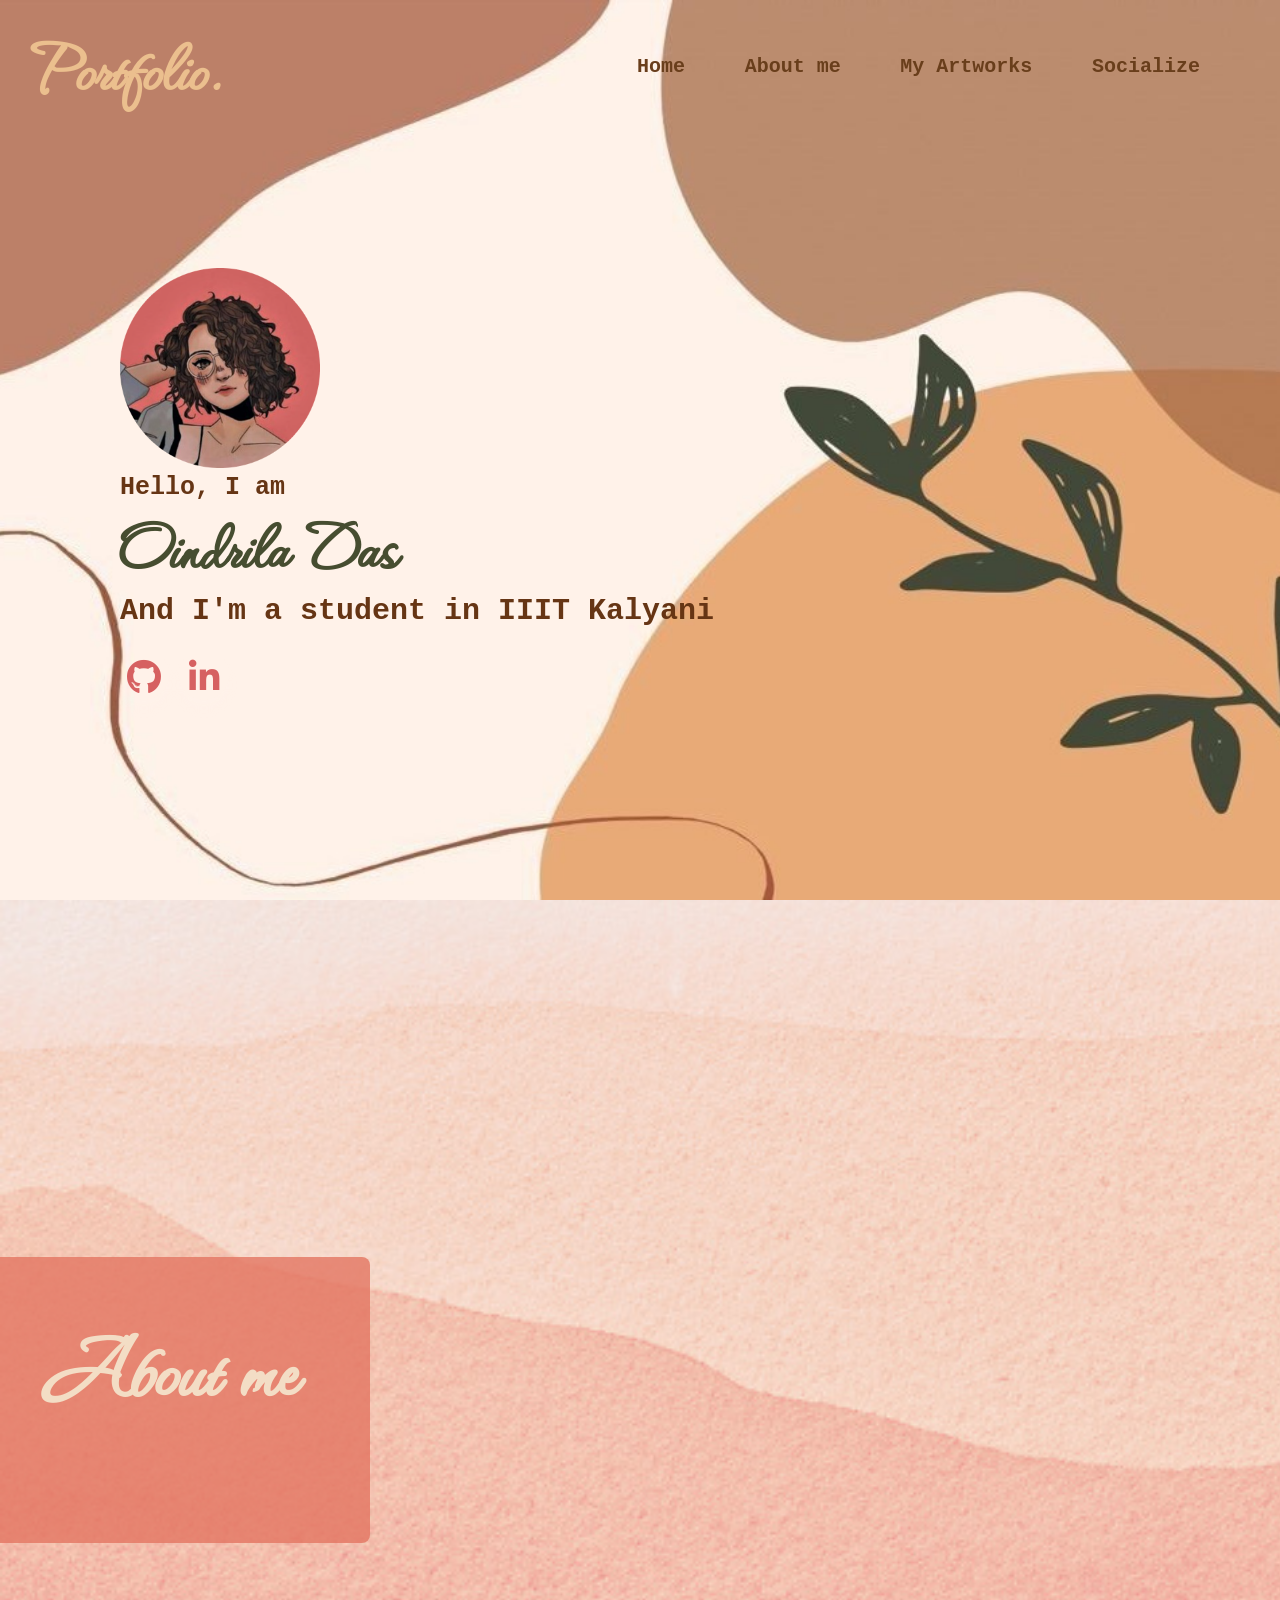
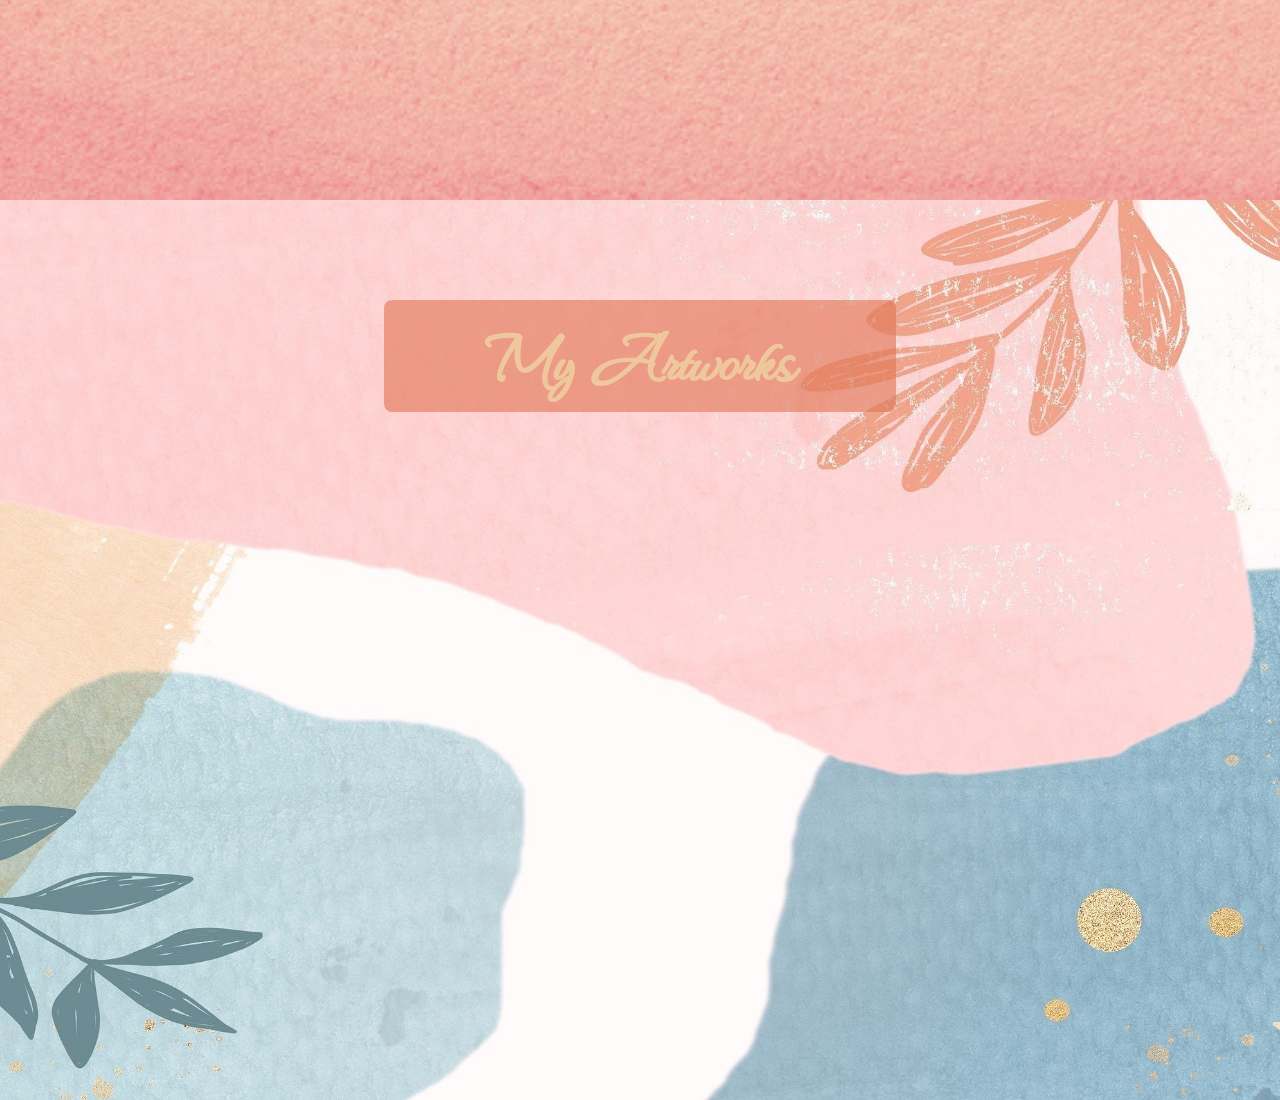
==== index.html @ a6b701a7 "Update index.html" ====
<!DOCTYPE html>
<html lang="en">
<head>
    <meta charset="UTF-8">
    <meta http-equiv="X-UA-Compatible" content="IE=edge">
    <meta name="viewport" content="width=device-width, initial-scale=1.0">
    
    <link rel="stylesheet" href="styles.css">

    <link rel="preconnect" href="https://fonts.googleapis.com">
    <link rel="preconnect" href="https://fonts.gstatic.com" crossorigin>
    <link href="https://fonts.googleapis.com/css2?family=Cutive+Mono&family=MonteCarlo&family=Waterfall&display=swap" rel="stylesheet">
    
    <link rel="preconnect" href="https://fonts.googleapis.com">
    <link rel="preconnect" href="https://fonts.gstatic.com" crossorigin>
    <link href="https://fonts.googleapis.com/css2?family=Cutive+Mono&family=Kalam&family=MonteCarlo&family=Tangerine:wght@700&family=The+Nautigal&family=Waterfall&display=swap" rel="stylesheet">
       
    <link rel="preconnect" href="https://fonts.googleapis.com">
    <link rel="preconnect" href="https://fonts.gstatic.com" crossorigin>
    <link href="https://fonts.googleapis.com/css2?family=Cutive+Mono&family=Kalam&family=MonteCarlo&family=Pinyon+Script&family=Tangerine:wght@700&family=The+Nautigal&family=Waterfall&display=swap" rel="stylesheet">

    <link rel="stylesheet" href="https://cdnjs.cloudflare.com/ajax/libs/font-awesome/5.15.3/css/all.min.css"/>

<title>Oindrila Das</title>
</head>
<body>
    <nav class="navbar">
        <div class="max-width">
            <div class="logo"><a href="#">Portfolio.</a></div>
             <ul class="menu">
                 <li><a href="#home">Home</a></li>
                 <li><a href="#about">About me</a></li>
                 <li><a href="#artwork">My Artworks</a></li>
                 <li><a href="#">Socialize</a></li>
             </ul>    
        </div>
    </nav>

    <!-- home section start -->
    <section class="home" id="home">
        <div class="max-width">
            <div class="home-content">
                <img src="images/dp-modified.png" style="width: 200px;">
                <div class="text-1">Hello, I am</div>
                <div class="text-2">Oindrila Das</div>
                <div class="text-3">And I'm a student in IIIT Kalyani</div>
            </div>
        </div>
        <div class="wrapper">
            <div class="button">
            <div class="icon">
              <i class="fab fa-github"></i>
            </div>
            <span>Github</span>
            </div>
            <div class="button">
                <div class="icon">
                  <i class="fab fa-linkedin-in"></i>
                </div>
                <span>LinkedIn</span>
                </div>
        </div>
    </section>

    <!-- about section start -->
    <section class="about" id="about">
        <div class="max-width">
            <div class="container">
                <div class="left"></div>
                <div class="right">
                    <div class="about-content">
                        <h1>About me</h1>
                        <p></p>
                    </div>
                
                </div>
               
            </div>

            </div>
        </div>
    </section>

    <!--artworks section start-->
    <section class="artwork" id="artwork">
        
        <div class="max-width">
            <h1>My Artworks</h1> 
        </div>
    </section>
</body>
</html>
---- styles.css ----
*{
    margin: 0;
    padding: 0;
    box-sizing: border-box;
    text-decoration: none;
}

.max-width{
    max-width: 1300px;
    padding: 0 80px;
    margin: auto;
}

/* navbar stying */
.navbar{
    position: fixed;
    width: 100%;
    padding: 20px 0;
   /* background-color: rgb(122, 74, 55); */
    font-family: 'Courier New', Courier, monospace;
}

.navbar .max-width{
    display: flex;
    align-items: center;
    justify-content: space-between;
}

.navbar .logo a{
    color: rgb(235, 191, 142);
    font-size: 80px;
    font-weight: 900;
    margin-left: -50px;
    font-family: 'Cutive Mono', monospace;
    font-family: 'MonteCarlo', cursive;
    font-family: 'Waterfall', cursive;
}

.navbar .menu li{
    list-style: none;
    display: inline-block;
}

.navbar .menu li a{
    color: rgb(105, 62, 27);
    font-size: 20px;
    font-weight: 700;
    margin-left: 50px;
    margin-right: auto;
    transition: color 0.3s ease;
}

.navbar .menu li a:hover{
    color: rgb(231, 184, 190);
}

/* home section styling  */
.home{
    display: flex;
    background: url(images/background.jpg) no-repeat center;
    height: 100vh;
    background-size: cover;
    color: rgb(102, 53, 20);
    min-height: 500px;
    font-family: 'Courier New', Courier, monospace;
}

.home .max-width{
    margin: auto 0 auto 40px;
}

.home .home-content .text-1{
    font-size: 25px;
    font-weight: bold;
}

.home .home-content .text-2{
    font-size: 75px;
    font-weight: 700;
    margin-left: -3px;
    font-family: 'Cutive Mono', monospace;
    font-family: 'Kalam', cursive;
    font-family: 'MonteCarlo', cursive;
    font-family: 'Tangerine', cursive;
    font-family: 'The Nautigal', cursive;
    font-family: 'Waterfall', cursive;
    color: rgb(70, 77, 48);
}    

.home .home-content .text-3{
    font-size: 30px;
    font-weight: bold;
    margin: 5px 0px;
}
.home .wrapper{
    margin-left: -680px;
}
.home .wrapper .button{
    display: inline-block;
    height: 50px;
    width: 50px;
    float: left;
    padding: 0;
    margin: 650px 5px;
    overflow: hidden;
    background: rgb(214, 97, 97),;
    border-radius: 40px;
    cursor: pointer;
    box-shadow: 0px 10px 10px rgba(255, 249, 249, 0.1);
    transition: all 0.3s ease-out;
  }
.home .wrapper .button:hover{
    width: 200px;
  }
.home .wrapper .button .icon{
    display: inline-block;
    height: 50px;
    width: 50px;
    padding-left: -50px ;
    text-align: center;
    border-radius: 40px;
    box-sizing: border-box;
    line-height: 55px;
    transition: all 0.3s ease-out;
    color: rgb(214, 97, 97);
  }
.home .wrapper .button:nth-child(1):hover .icon{
    background: rgb(102, 53, 20);
  }
.home .wrapper .button:nth-child(2):hover .icon{
    background: rgb(102, 53, 20);
  }  

  .wrapper .button .icon i{
    font-size: 35px;
    line-height: 53px;
    transition: all 0.3s ease-out;
  }
.home .wrapper .button:hover .icon i{
    color: rgb(214, 97, 97);
  }
.home .wrapper .button span{
    font-size: 20px;
    font-weight: 700;
    line-height: 33px;
    margin-left: 10px;
    transition: all 0.3s ease-out;
  }
.home .wrapper .button:nth-child(1) span{
    color: rgb(102, 53, 20);
  }
.home .wrapper .button:nth-child(2) span{
    color: rgb(102, 53, 20);
  }  

/* about section stying */
.about{
    display: flex;
    height: 100vh;
    background: url(./images/bg1.jpg) no-repeat;
    background-size: cover;
    min-height: 600px;
    background-position: cover;
}

.about .max-width{
    margin: auto 0 auto 40px;
    justify-content: center;  
}

.about .container{
    width: 100%;
    max-width: 1000px;
    margin: 0 auto;
    display: flex;
    align-items: center;
    justify-content: center;
}

.about .container .left{
    width: 50%;
    height: 600px;
    background: url(./images/about.jpg) no-repeat center / cover;
    border-radius:  8px;
    margin-left: -50px;
    margin-top: 100px;
    float: right;
}

.about .container .right{
    width: 50%;
    min-width: 400px;
    background-color: rgb(228, 118, 98, 0.8);
    display: flex;
    align-items: center;
    justify-content: center;
    padding: 100px 40px;
    border-radius: 8px;
    color: rgb(243, 221, 197);
    margin-left: -100px;
    margin-top: 100px;
}

.about .container .right h1{
    font-size: 100px;
    font-weight: bold;
    font-family: 'Cutive Mono', monospace;
    font-family: 'Kalam', cursive;
    font-family: 'MonteCarlo', cursive;
    font-family: 'Pinyon Script', cursive;
    font-family: 'Tangerine', cursive;
    font-family: 'The Nautigal', cursive;
    font-family: 'Waterfall', cursive;
    margin-top: -50px;
}

.about .container .right p{
    margin: 20px 0;
    font-weight: 200;
    line-height: 25px;
}

/* my artwork styling */
.artwork{
    display: flex;
    height: 100vh;
    background: url(./images/bg4.jpg) no-repeat;
    background-size: cover;
    min-height: 600px;
    
}

.artwork .max-width {
    width: 40%;
    min-width: 100px;
    background-color: rgba(226, 117, 84, 0.6);
    display: flex;
    align-items: center;
    justify-content: center;
    padding: 10px 10px;
    border-radius: 8px;
    color: rgb(238, 200, 156);
    margin-left: center;
    margin-top: 100px;
}

.artwork .max-width h1{
    font-size: 80px;
    font-weight: bold;
    font-family: 'Cutive Mono', monospace;
    font-family: 'Kalam', cursive;
    font-family: 'MonteCarlo', cursive;
    font-family: 'Pinyon Script', cursive;
    font-family: 'Tangerine', cursive;
    font-family: 'The Nautigal', cursive;
    font-family: 'Waterfall', cursive;
    justify-content: center;
}
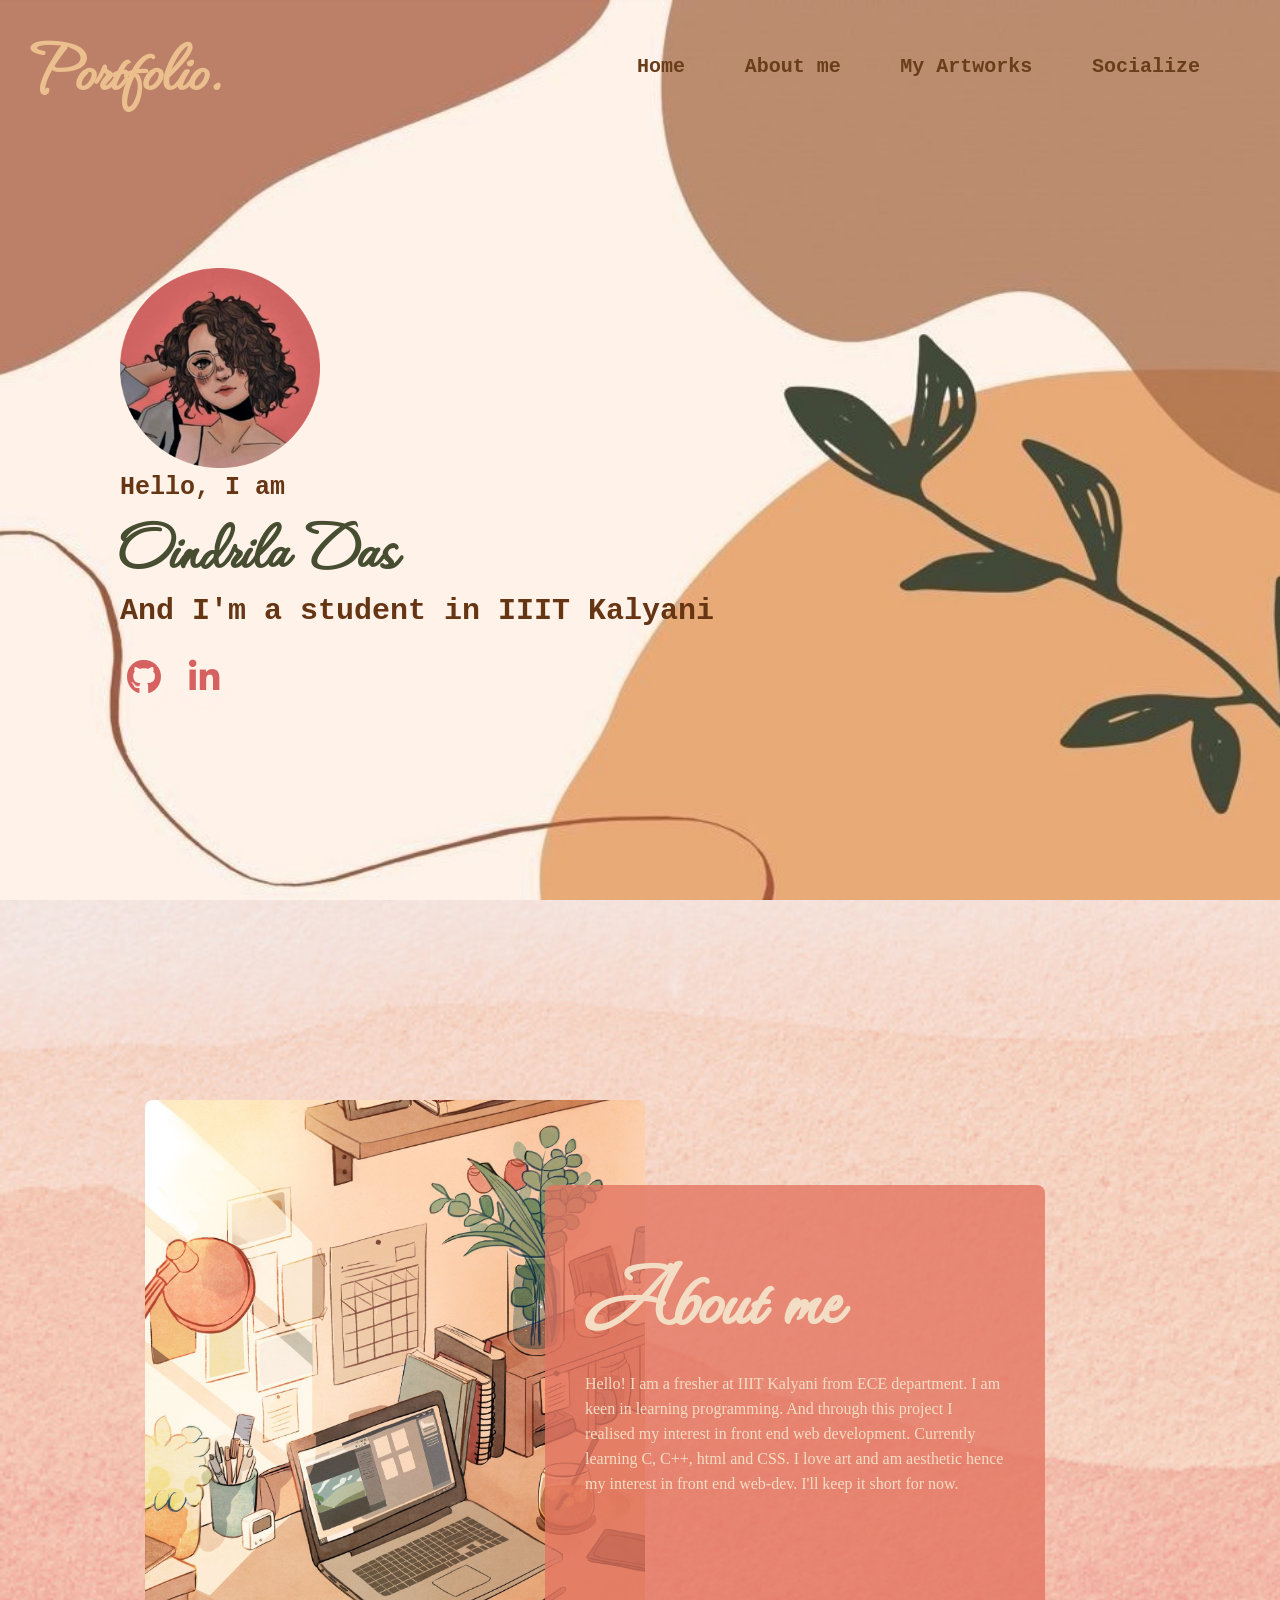
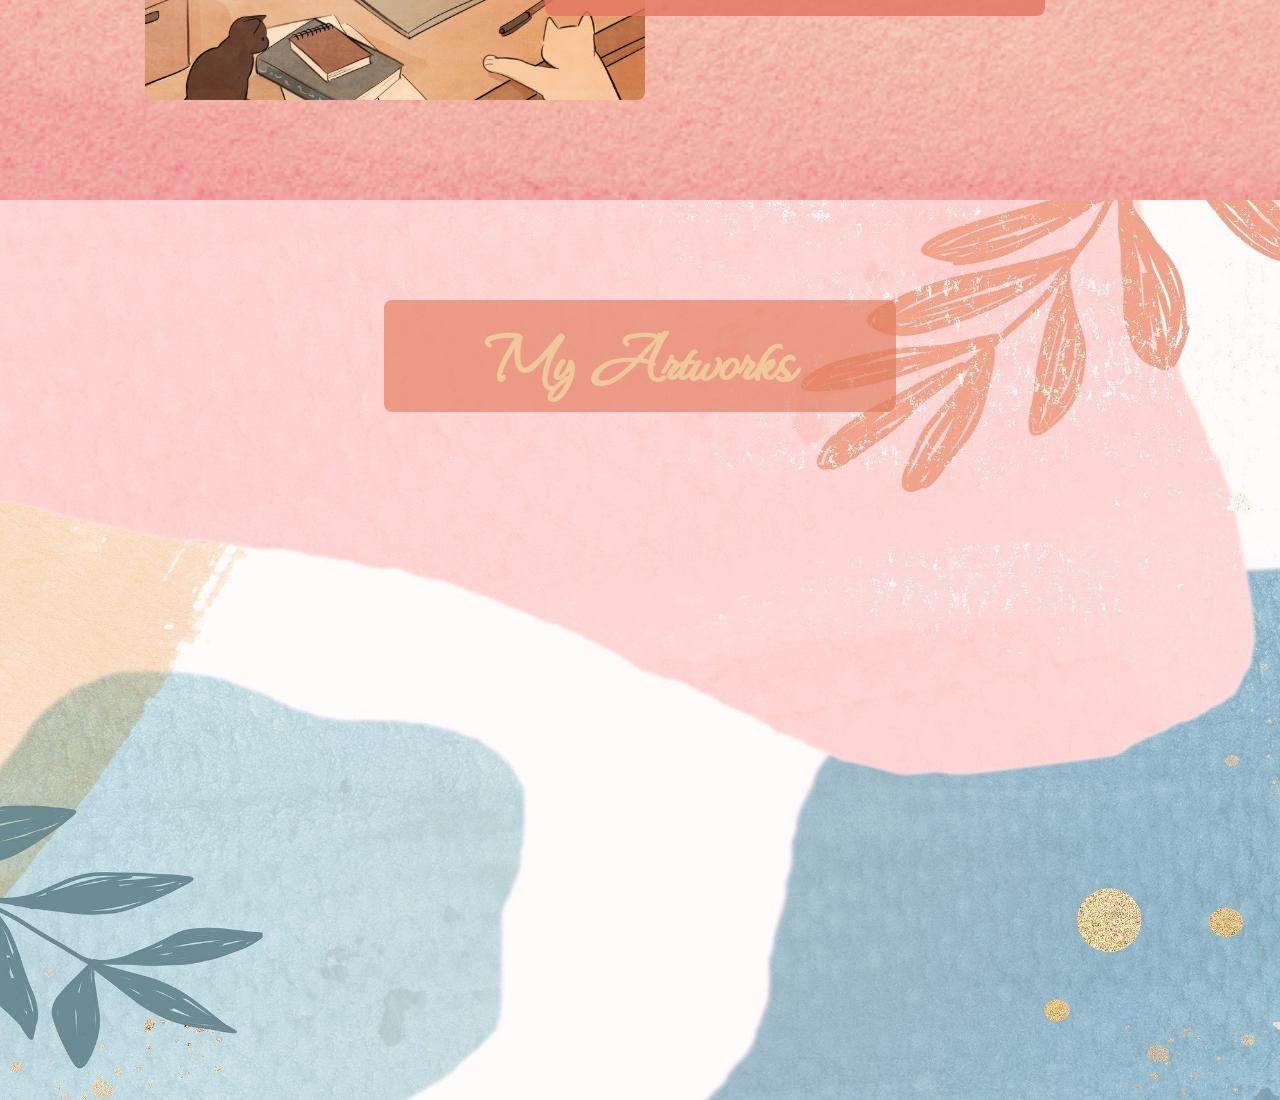
==== commit 2b423d6e: "Update index.html" ====
--- a/index.html
+++ b/index.html
@@ -70,7 +70,10 @@
                 <div class="right">
                     <div class="about-content">
                         <h1>About me</h1>
-                        <p></p>
+                        <p>Hello!
+                            I am a fresher at IIIT Kalyani from ECE department.
+                            I am keen in learning programming. And through this project I realised my interest in front end web development. Currently learning C, C++, html and CSS.
+                            I love art and am aesthetic hence my interest in front end web-dev. I'll keep it short for now.</p>
                     </div>
                 
                 </div>
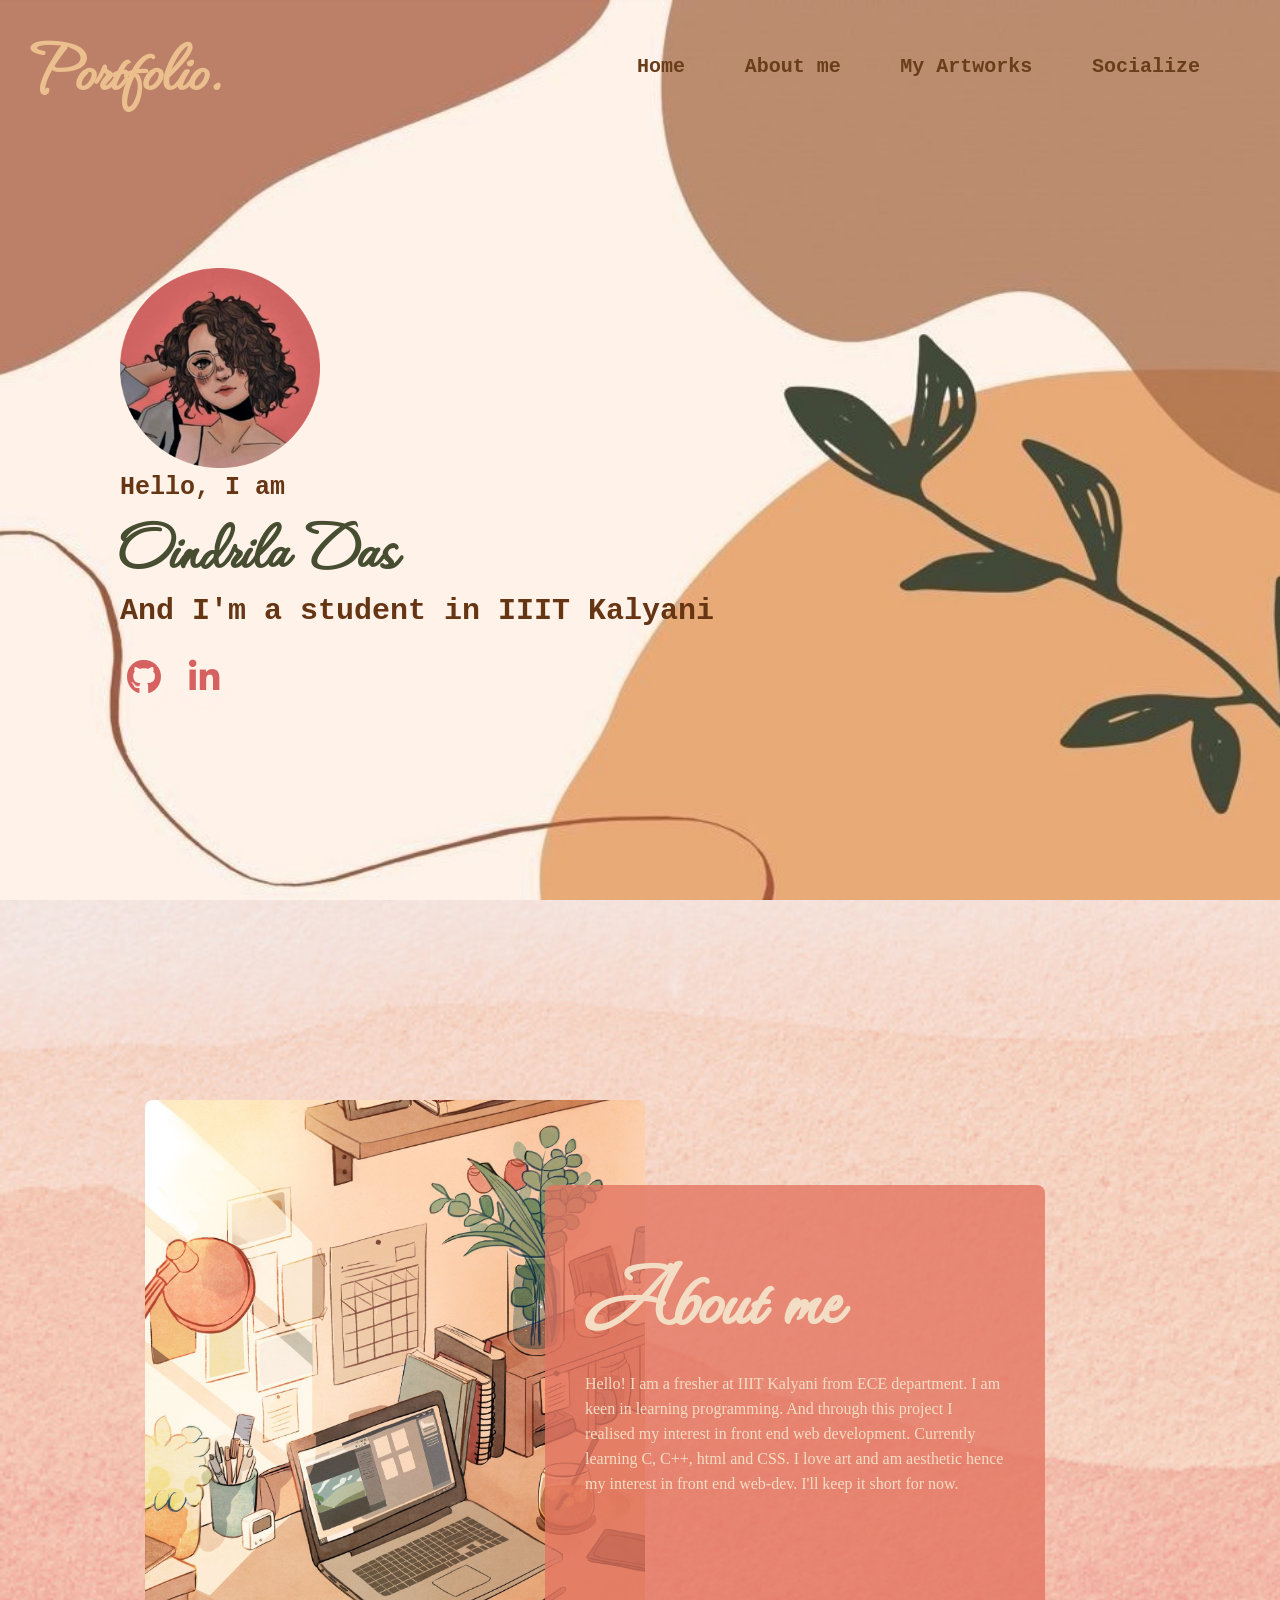
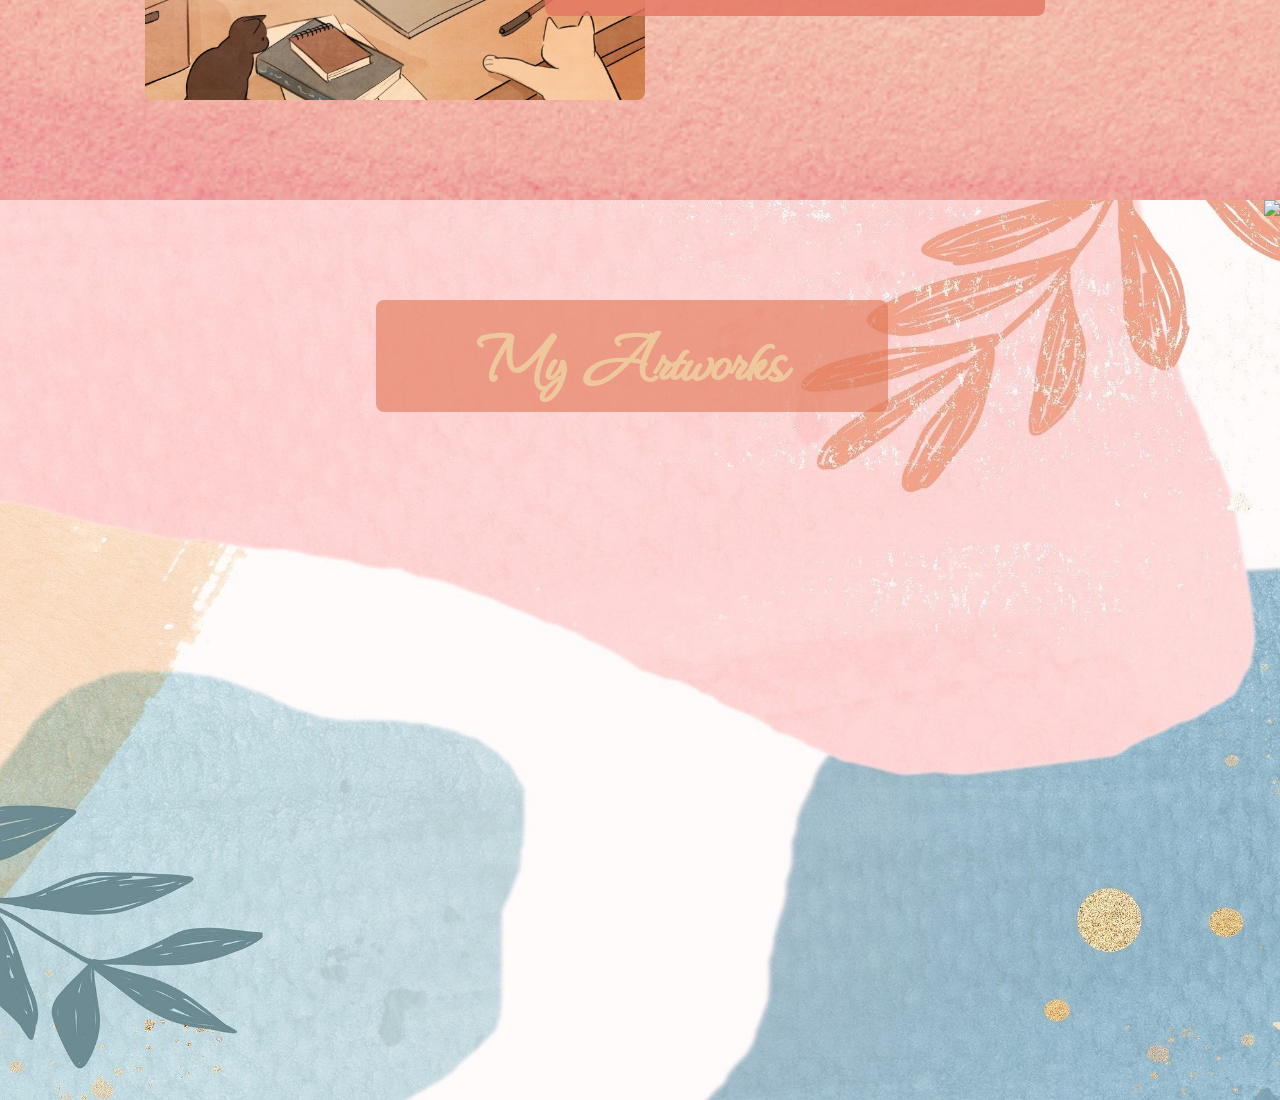
==== commit 6c21d910: "Update index.html" ====
--- a/index.html
+++ b/index.html
@@ -86,10 +86,18 @@
 
     <!--artworks section start-->
     <section class="artwork" id="artwork">
-        
         <div class="max-width">
             <h1>My Artworks</h1> 
         </div>
+        <div class="container">
+            <div class="img1"><a href="./images/" target="_blank"><img src="art1.jpeg"></a></div>
+            <div class="img2"><a href="./images/art2.jpeg" target="_blank"></a></div>
+            <div class="img3"><a href="./images/art3.jpeg" target="_blank"></a></div>
+            <div class="img4"><a href="./images/art4.jpeg" target="_blank"></a></div>
+            <div class="img5"><a href="./images/art5.jpeg" target="_blank"></a></div>
+            <div class="img6"><a href="./images/art6.jpeg" target="_blank"></a></div>
+        </div>
+        
     </section>
 </body>
 </html>
--- a/styles.css
+++ b/styles.css
@@ -257,4 +257,3 @@
     justify-content: center;
 }
  
-
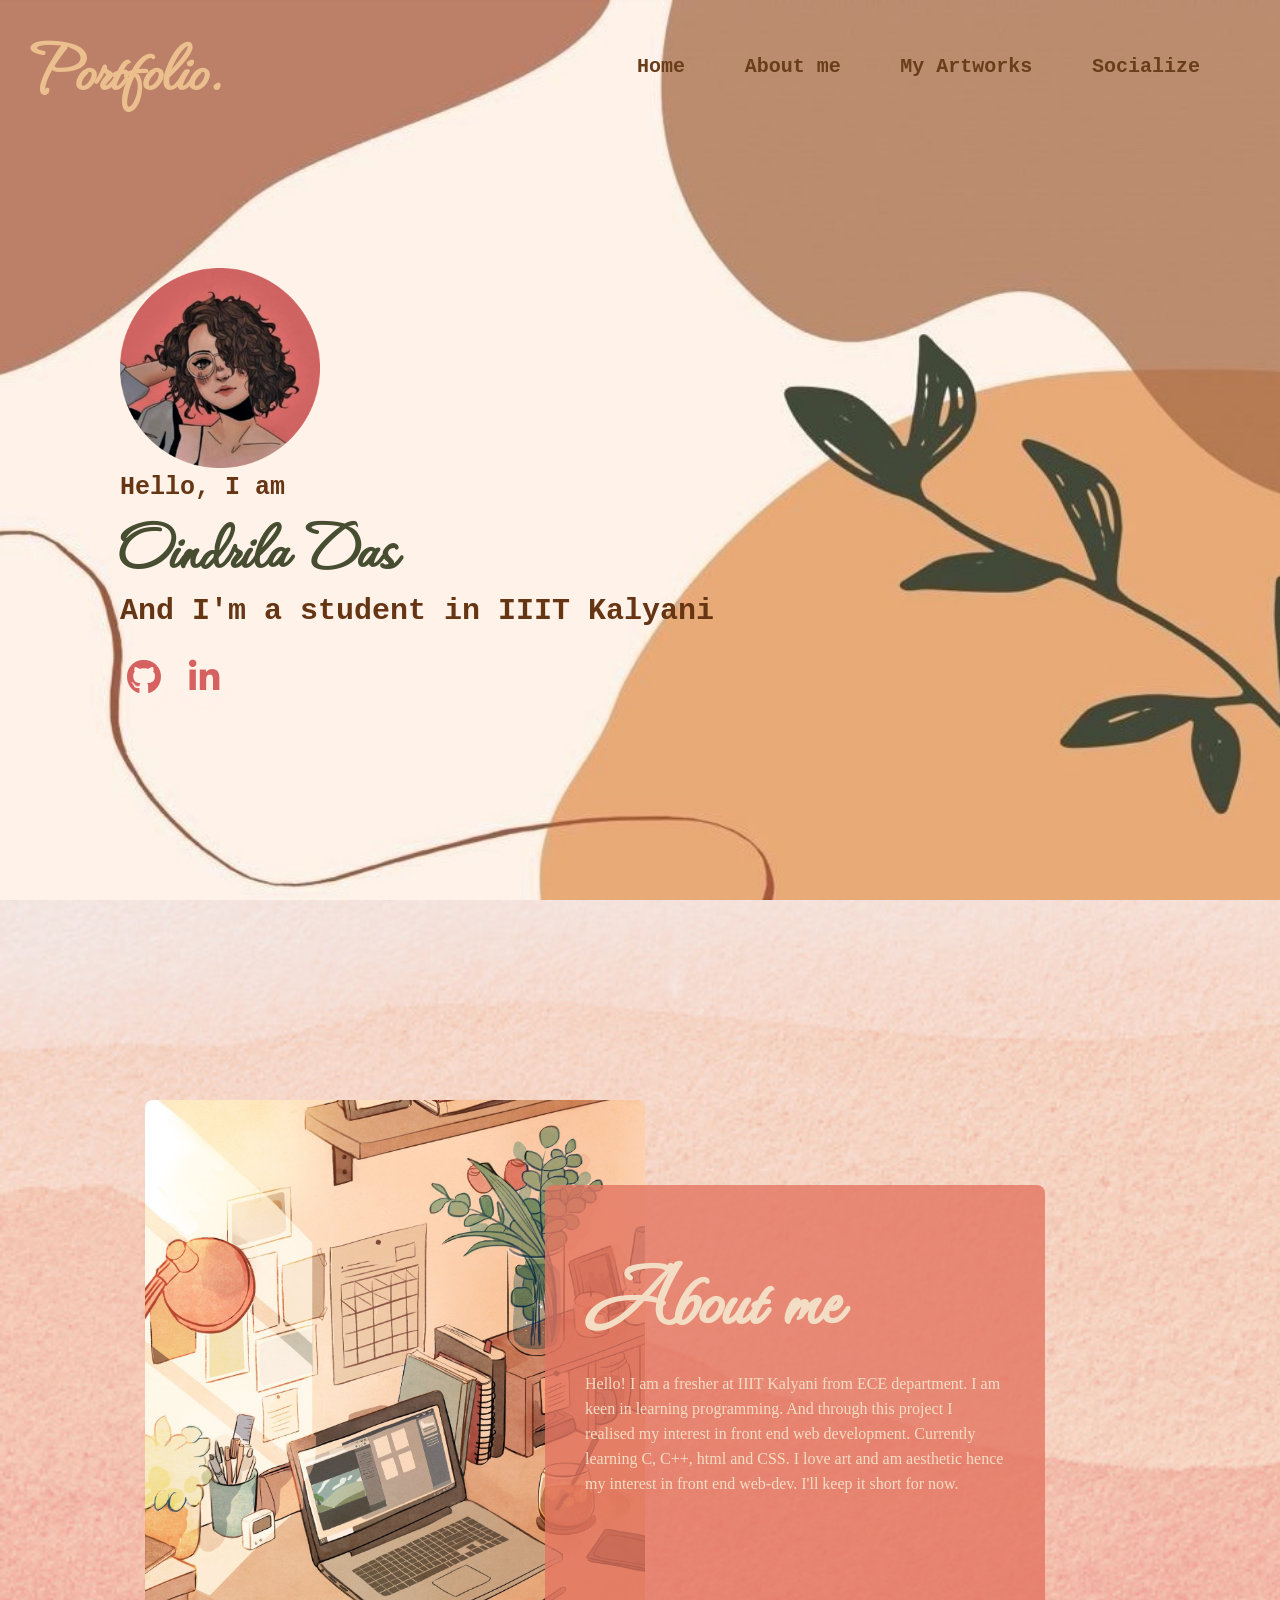
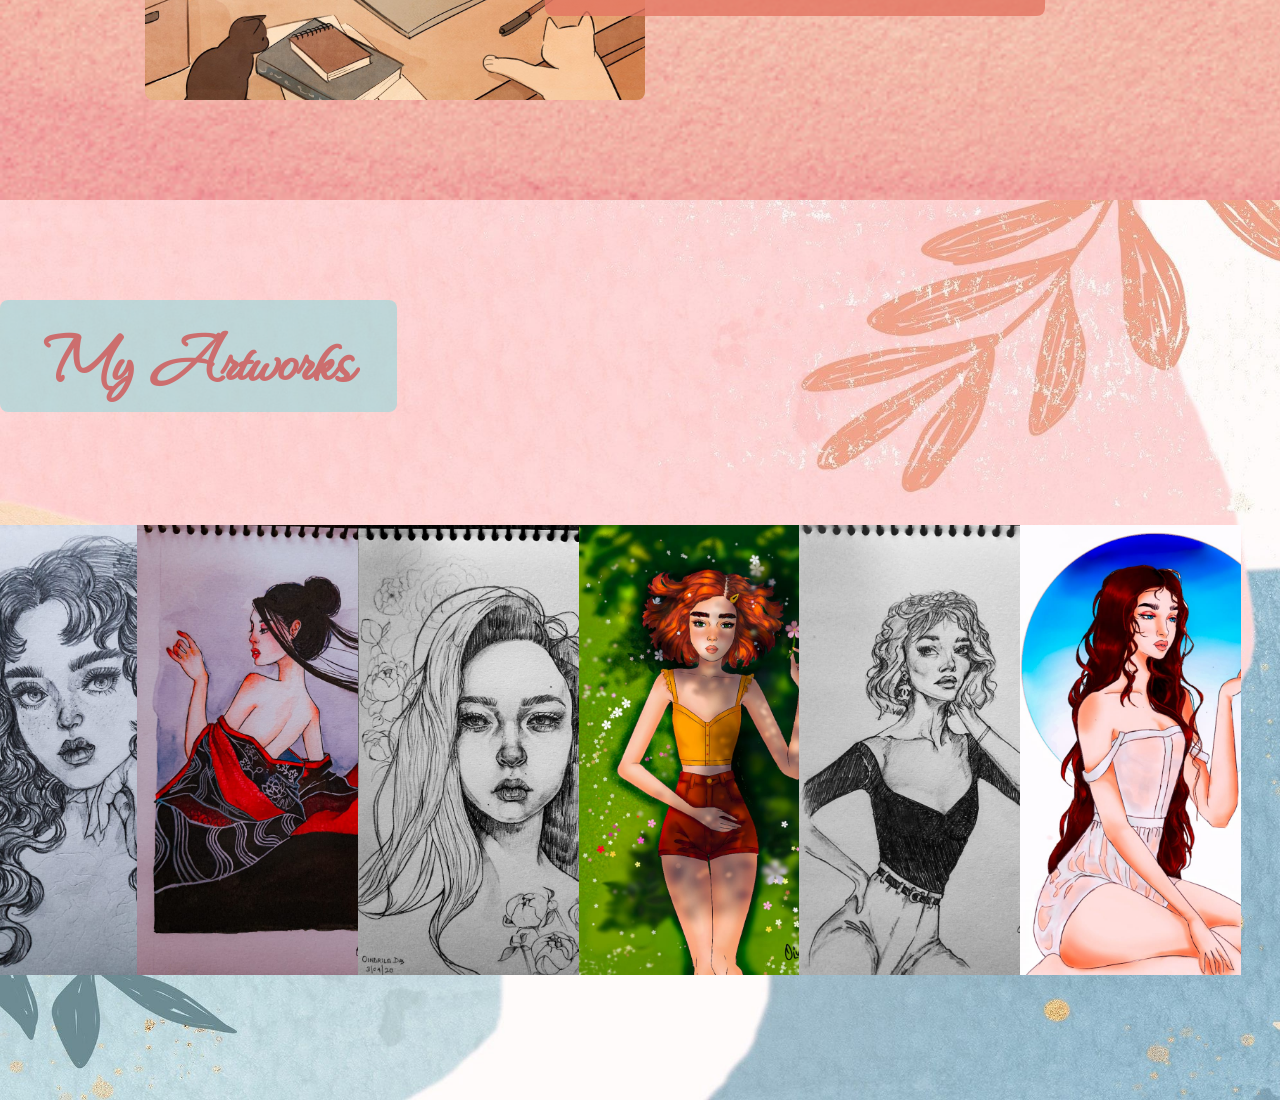
==== commit e5de8305: "Update index.html" ====
--- a/index.html
+++ b/index.html
@@ -90,7 +90,7 @@
             <h1>My Artworks</h1> 
         </div>
         <div class="container">
-            <div class="img1"><a href="./images/" target="_blank"><img src="art1.jpeg"></a></div>
+            <div class="img1"><a href="./images/art1.jpeg" target="_blank"><img src="art1.jpeg"></a></div>
             <div class="img2"><a href="./images/art2.jpeg" target="_blank"></a></div>
             <div class="img3"><a href="./images/art3.jpeg" target="_blank"></a></div>
             <div class="img4"><a href="./images/art4.jpeg" target="_blank"></a></div>
--- a/styles.css
+++ b/styles.css
@@ -233,13 +233,13 @@
 .artwork .max-width {
     width: 40%;
     min-width: 100px;
-    background-color: rgba(226, 117, 84, 0.6);
+    background-color: rgba(148, 217, 221, 0.6);
     display: flex;
     align-items: center;
     justify-content: center;
     padding: 10px 10px;
     border-radius: 8px;
-    color: rgb(238, 200, 156);
+    color: rgb(204, 110, 110);
     margin-left: center;
     margin-top: 100px;
 }
@@ -256,4 +256,62 @@
     font-family: 'Waterfall', cursive;
     justify-content: center;
 }
- 
+
+.artwork .container{
+    width: 90%;
+    max-width: 1000px;
+    margin-top: 0 auto;
+    display: flex;
+    align-items: center;
+    justify-content: center;
+}
+
+.artwork .container .img1{
+    width: 25%;
+    height: 450px;
+    background: url(./images/art1.jpeg) no-repeat left/ cover;
+    margin-bottom: -200px;
+    margin-left: -520px;
+}
+
+.artwork .container .img2{
+    width: 25%;
+    height: 450px;
+    background: url(./images/art2.jpeg) no-repeat left/ cover;
+    margin-bottom: -200px;
+    margin-left: 0;
+    
+}
+
+.artwork .container .img3{
+    width: 25%;
+    min-height: 450px;
+    background: url(./images/art3.jpeg) no-repeat left/ cover;
+    margin-bottom: -200px;
+    margin-left: 0;
+    
+}
+
+.artwork .container .img4{
+    width: 25%;
+    min-height: 450px;
+    background: url(./images/art4.jpeg) no-repeat left/ cover;
+    margin-bottom: -200px;
+    margin-left: 0;
+}
+.artwork .container .img5{
+    width: 25%;
+    min-height: 450px;
+    background: url(./images/art5.jpeg) no-repeat left/ cover;
+    margin-bottom: -200px;
+    margin-left: 0;
+}
+
+.artwork .container .img6{
+    width: 25%;
+    min-height: 450px;
+    background: url(./images/art6.jpeg) no-repeat left/ cover;
+    margin-bottom: -200px;
+    margin-left: 0;
+}
+
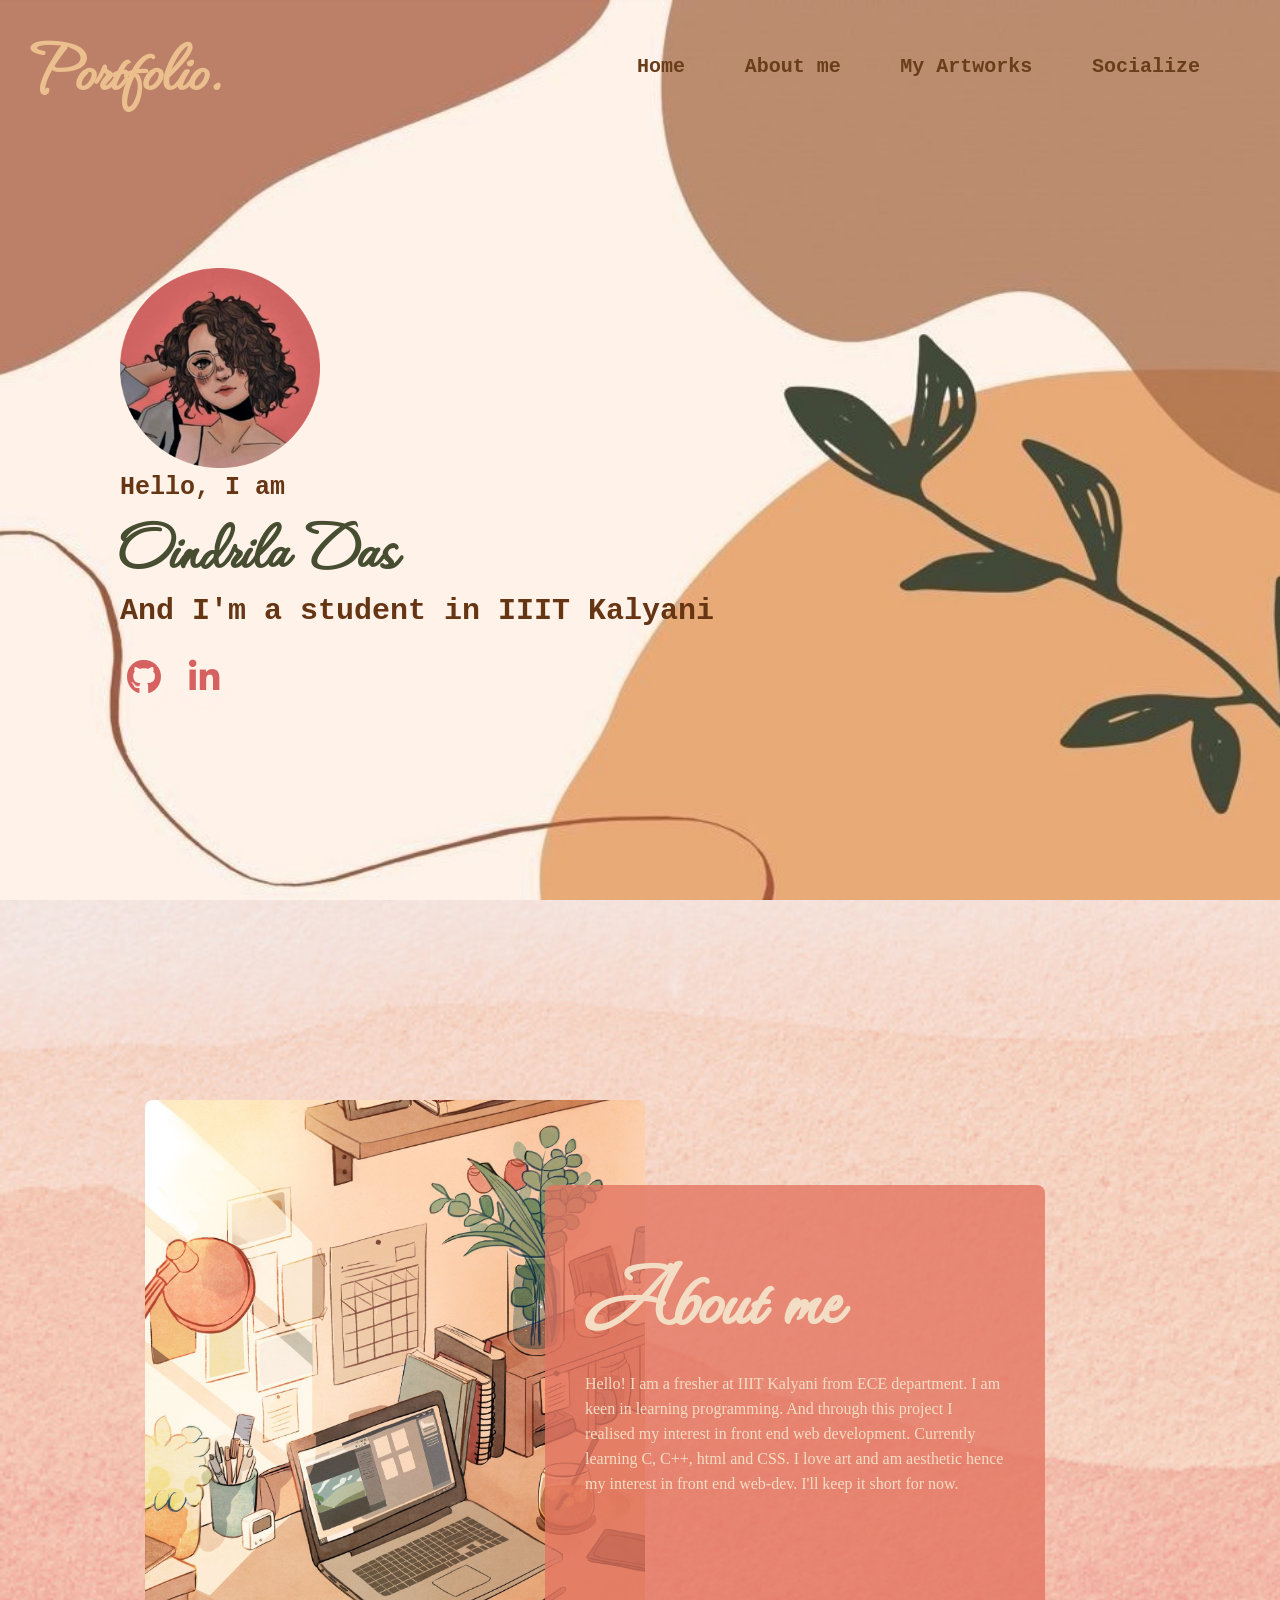
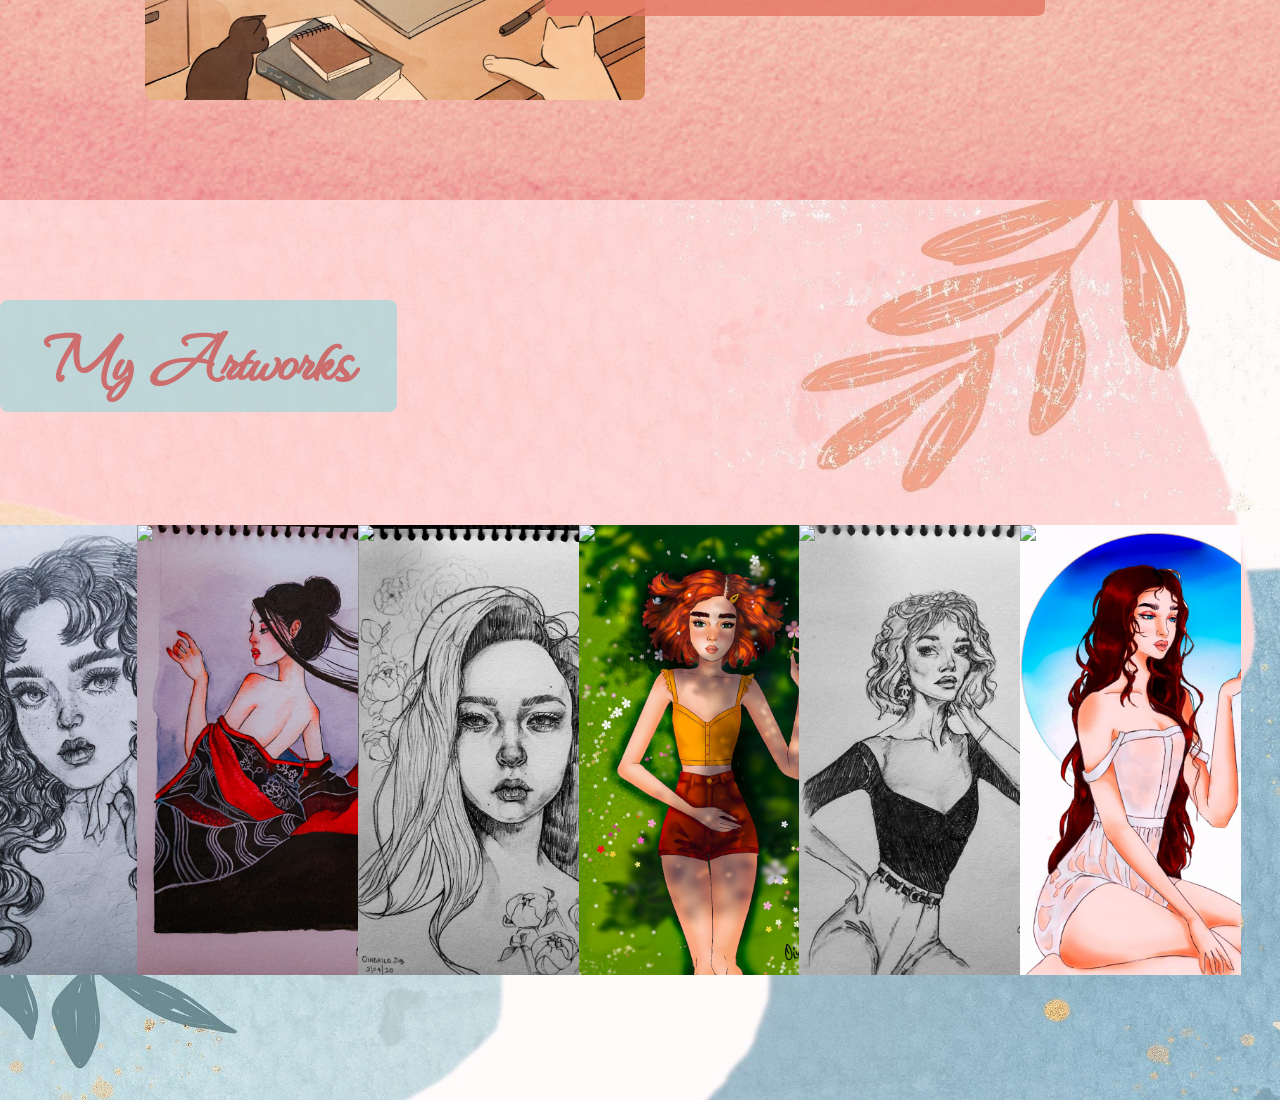
==== commit a971b715: "Update index.html" ====
--- a/index.html
+++ b/index.html
@@ -91,11 +91,11 @@
         </div>
         <div class="container">
             <div class="img1"><a href="./images/art1.jpeg" target="_blank"><img src="art1.jpeg"></a></div>
-            <div class="img2"><a href="./images/art2.jpeg" target="_blank"></a></div>
-            <div class="img3"><a href="./images/art3.jpeg" target="_blank"></a></div>
-            <div class="img4"><a href="./images/art4.jpeg" target="_blank"></a></div>
-            <div class="img5"><a href="./images/art5.jpeg" target="_blank"></a></div>
-            <div class="img6"><a href="./images/art6.jpeg" target="_blank"></a></div>
+            <div class="img2"><a href="./images/art2.jpeg" target="_blank"><img src="art2.jpeg"></a></div>
+            <div class="img3"><a href="./images/art3.jpeg" target="_blank"><img src="art3.jpeg"></a></div>
+            <div class="img4"><a href="./images/art4.jpeg" target="_blank"><img src="art4.jpeg"></a></div>
+            <div class="img5"><a href="./images/art5.jpeg" target="_blank"><img src="art5.jpeg"></a></div>
+            <div class="img6"><a href="./images/art6.jpeg" target="_blank"><img src="art6.jpeg"></a></div>
         </div>
         
     </section>
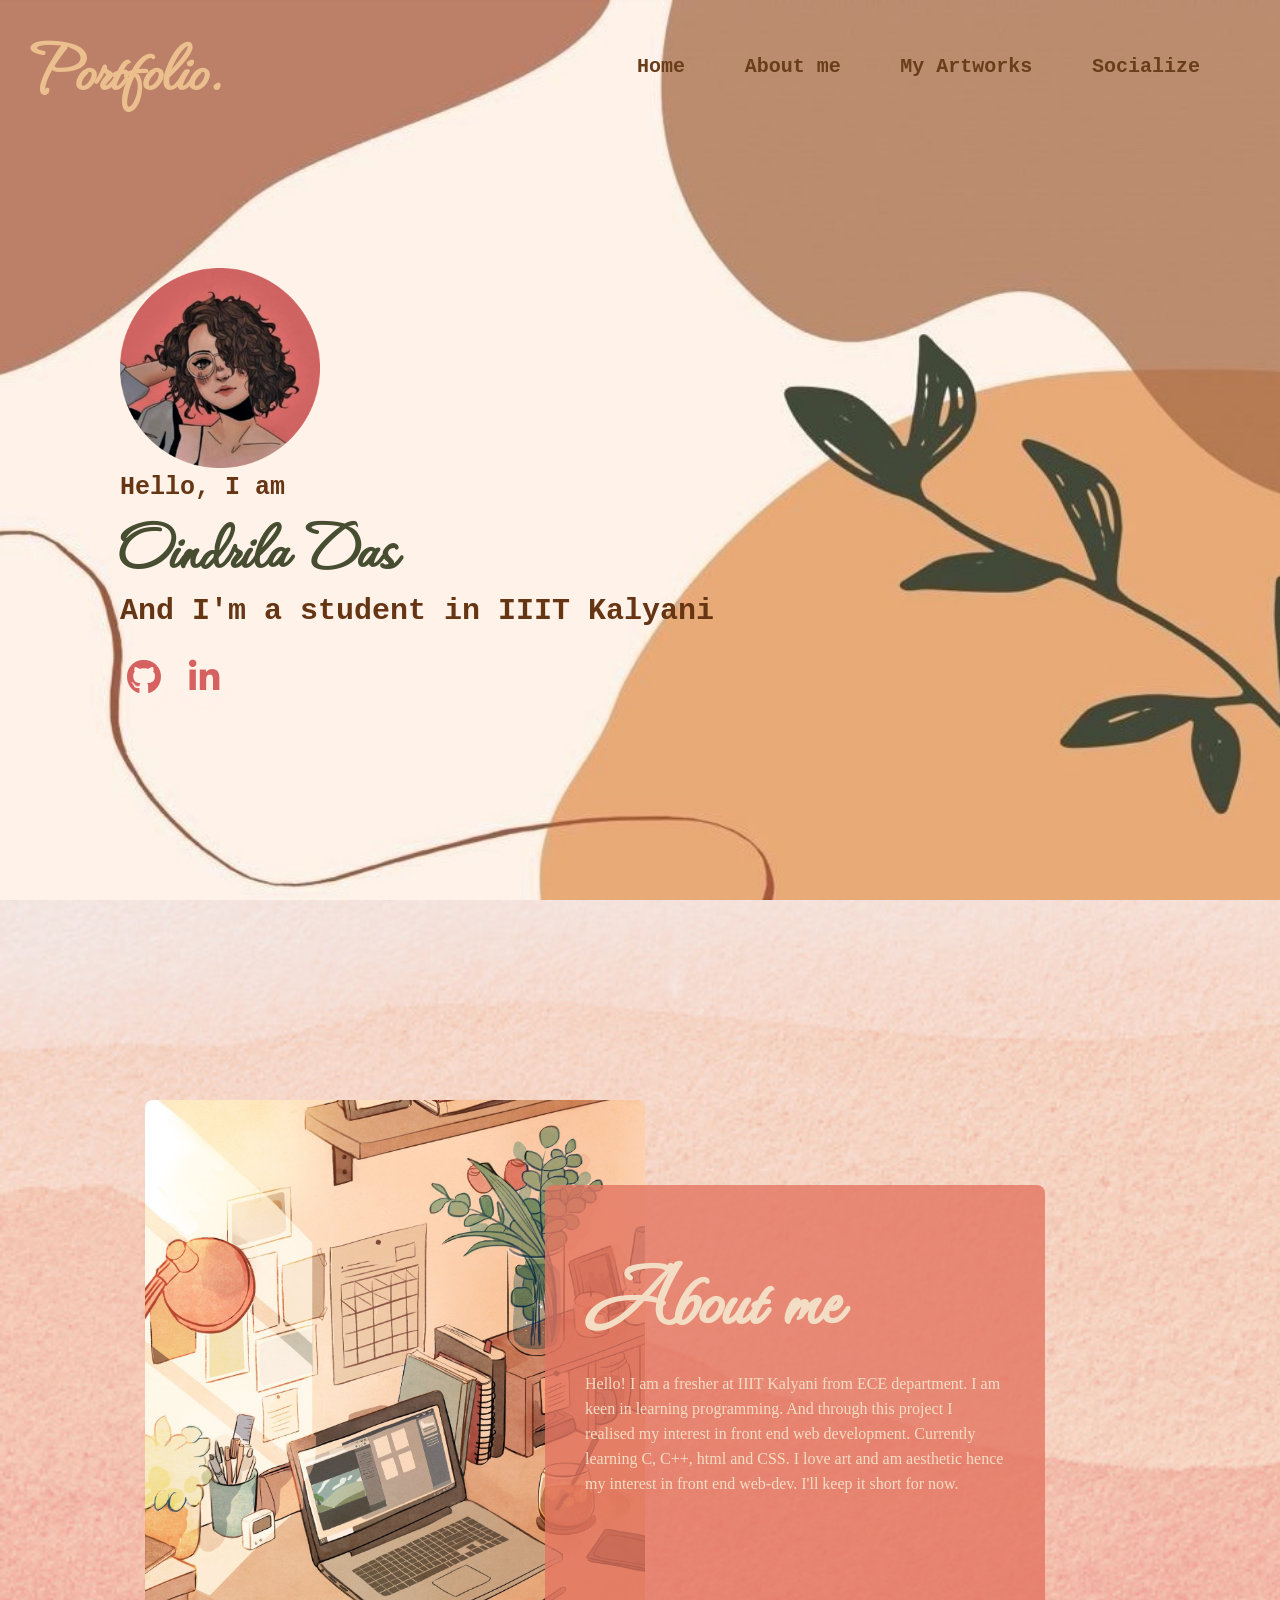
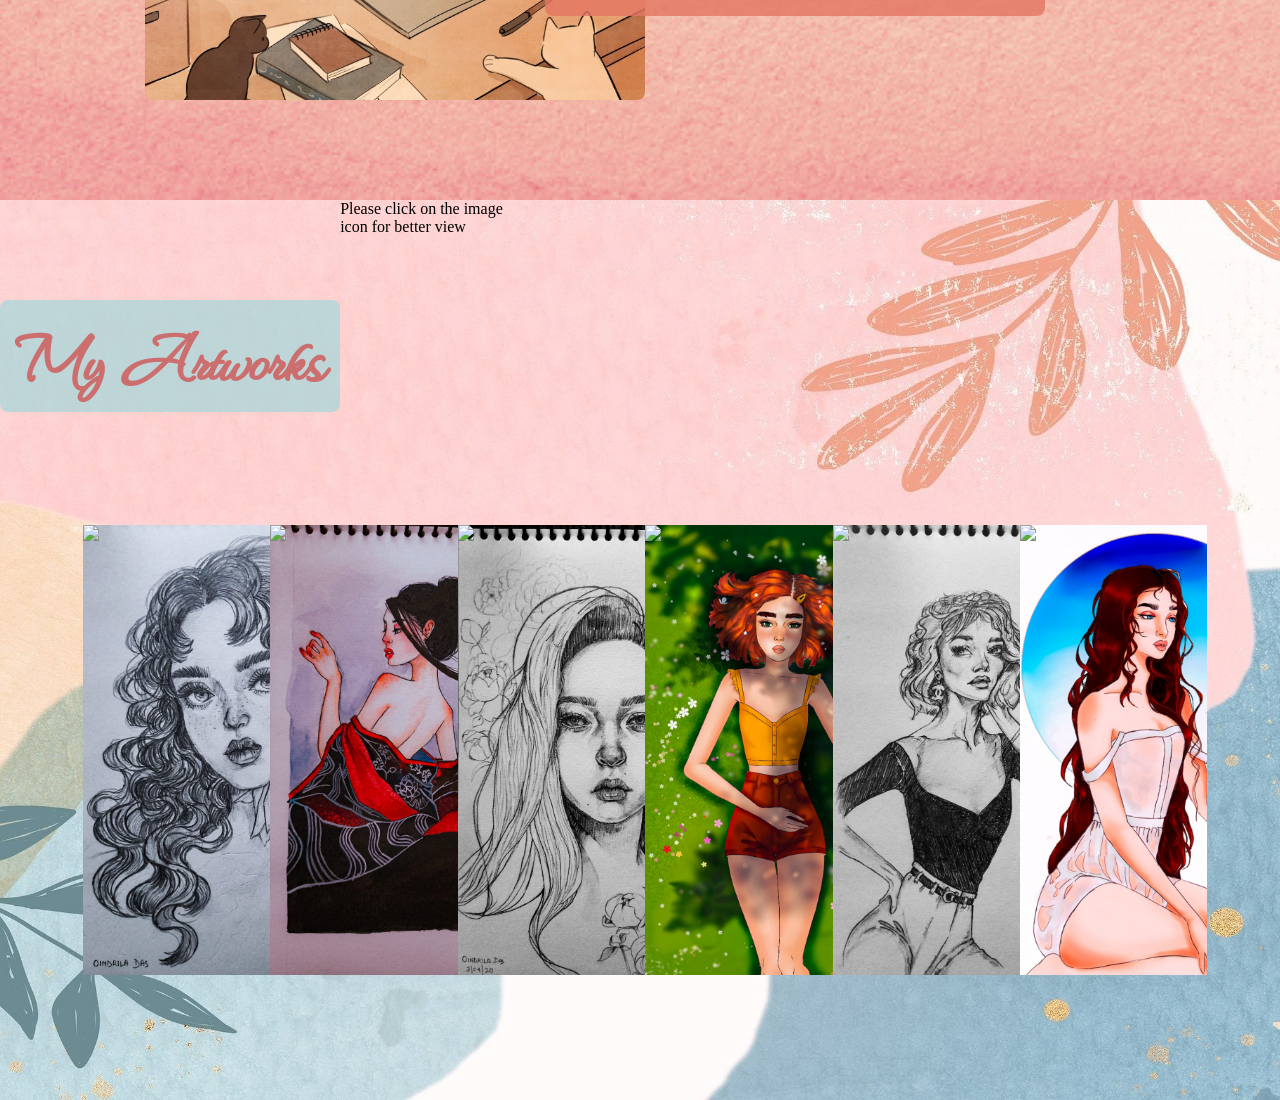
==== commit 6afb3110: "Update index.html" ====
--- a/index.html
+++ b/index.html
@@ -89,6 +89,7 @@
         <div class="max-width">
             <h1>My Artworks</h1> 
         </div>
+        <div class="end"><figcaption>Please click on the image icon for better view</figcaption></div>
         <div class="container">
             <div class="img1"><a href="./images/art1.jpeg" target="_blank"><img src="art1.jpeg"></a></div>
             <div class="img2"><a href="./images/art2.jpeg" target="_blank"><img src="art2.jpeg"></a></div>
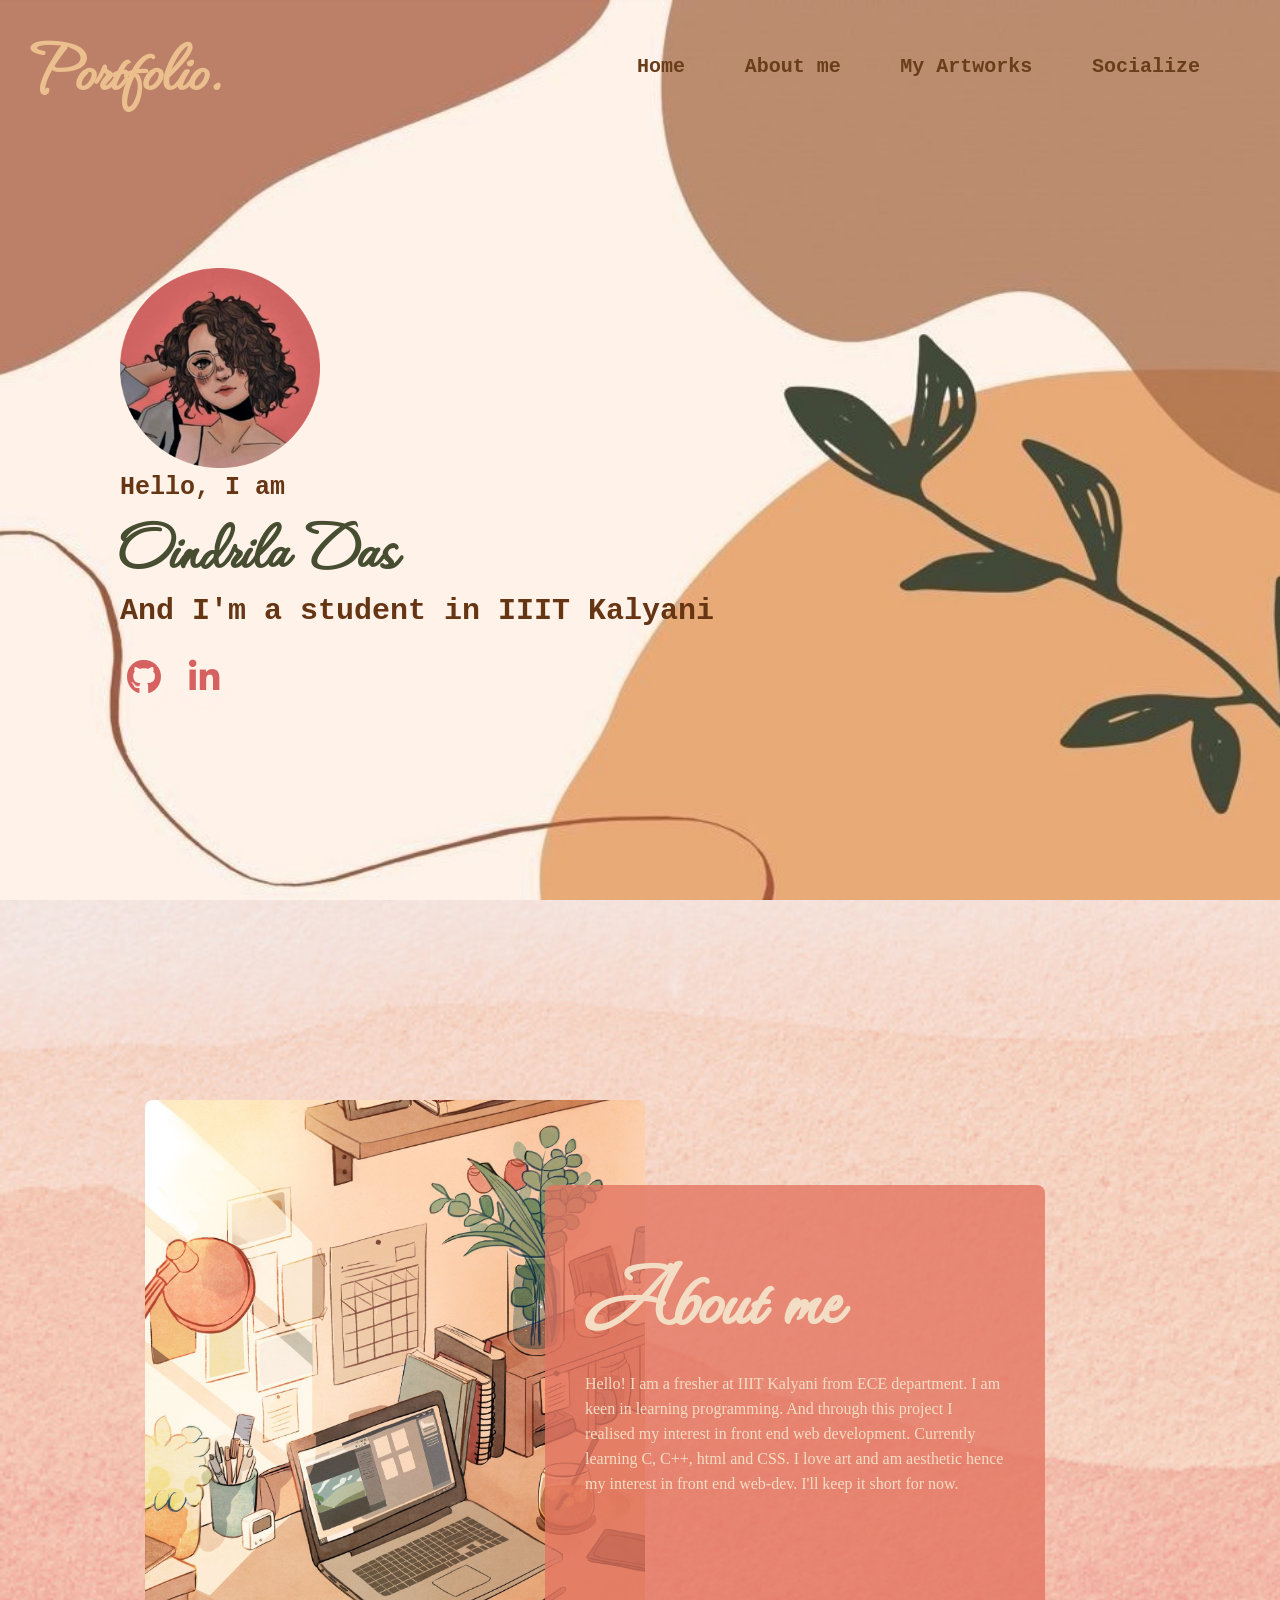
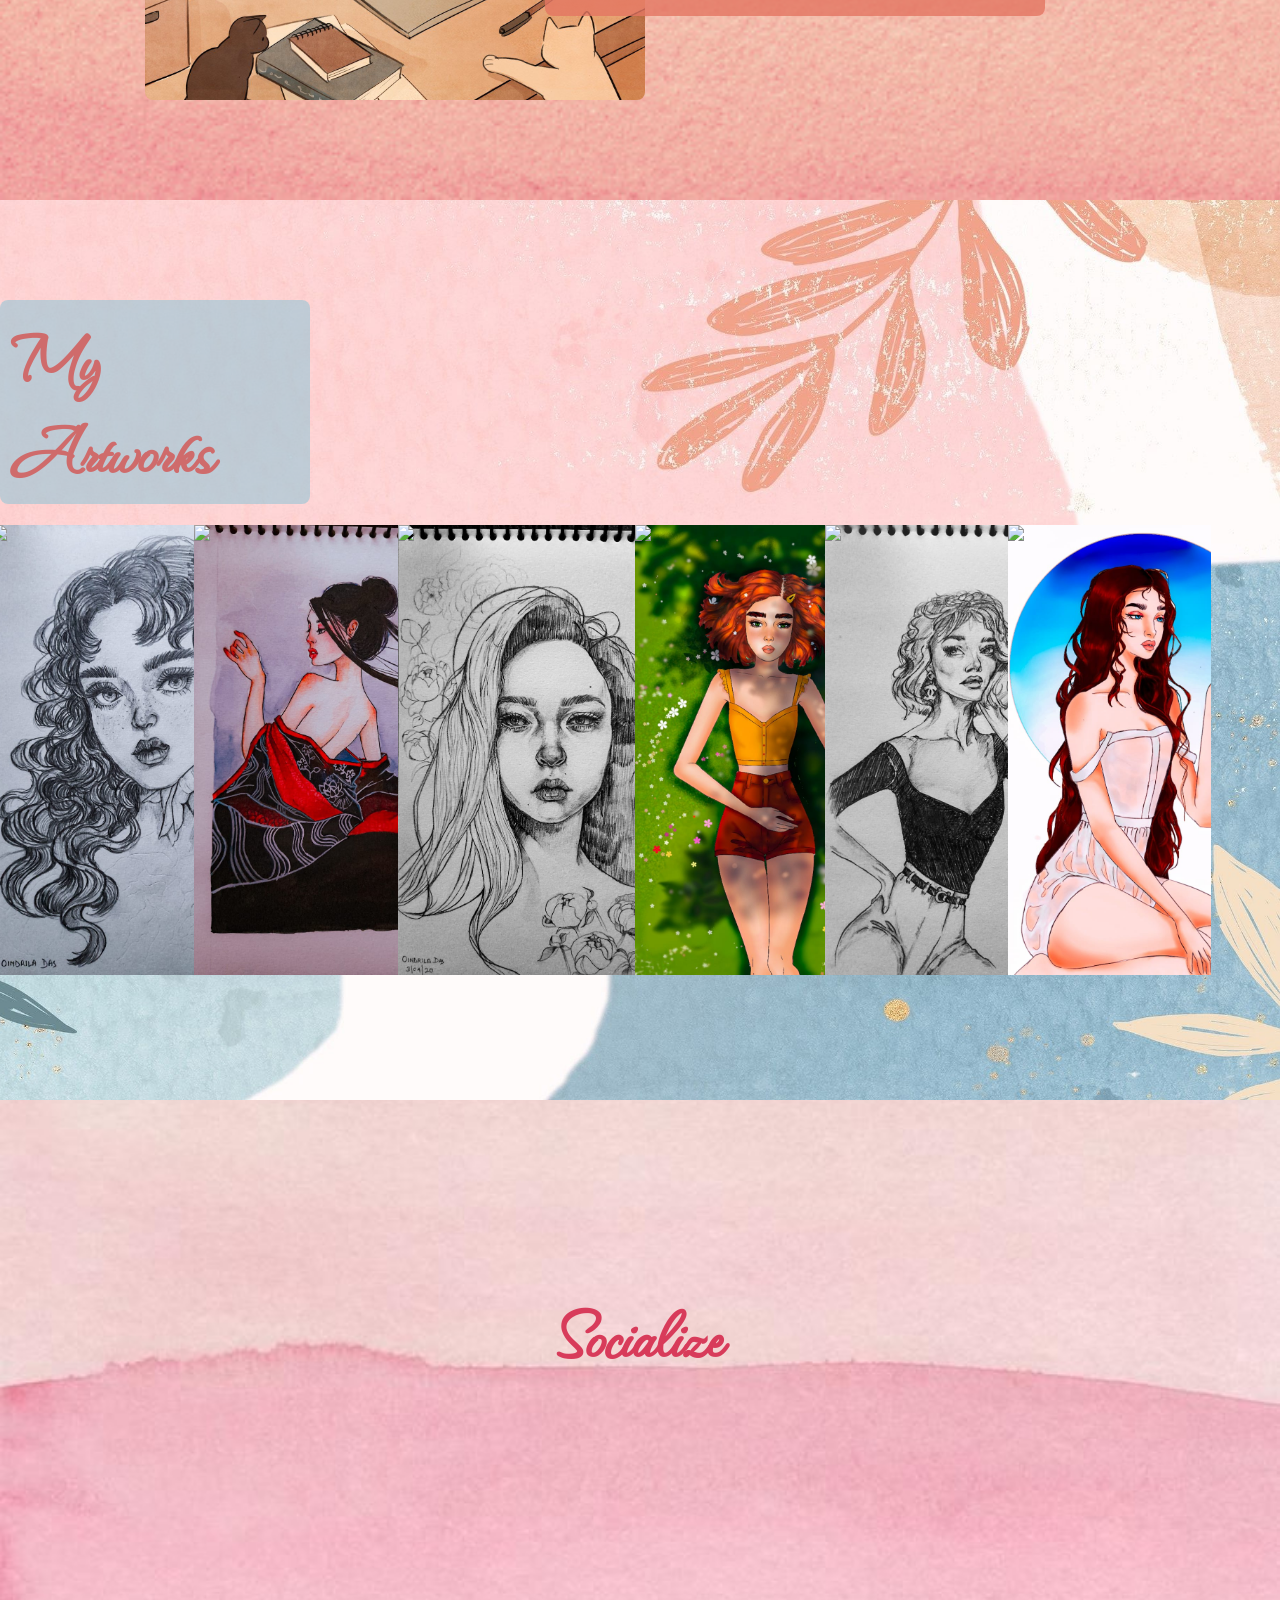
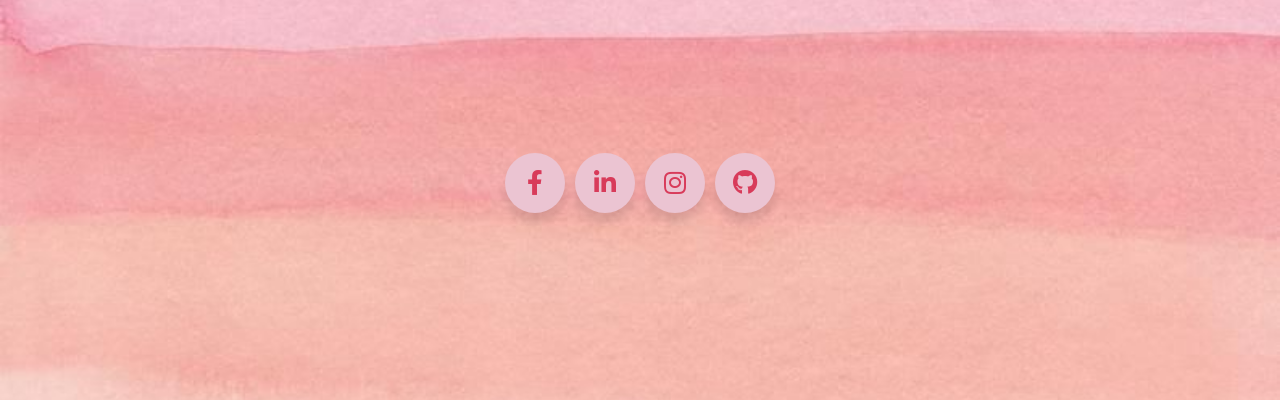
==== commit fac10a09: "Update index.html" ====
--- a/index.html
+++ b/index.html
@@ -31,7 +31,7 @@
                  <li><a href="#home">Home</a></li>
                  <li><a href="#about">About me</a></li>
                  <li><a href="#artwork">My Artworks</a></li>
-                 <li><a href="#">Socialize</a></li>
+                 <li><a href="#socialize">Socialize</a></li>
              </ul>    
         </div>
     </nav>
@@ -97,8 +97,39 @@
             <div class="img4"><a href="./images/art4.jpeg" target="_blank"><img src="art4.jpeg"></a></div>
             <div class="img5"><a href="./images/art5.jpeg" target="_blank"><img src="art5.jpeg"></a></div>
             <div class="img6"><a href="./images/art6.jpeg" target="_blank"><img src="art6.jpeg"></a></div>
+           
         </div>
-        
+    </section>
+
+    <!-- Socialize section start-->   
+    <section class="socialize" id="socialize">
+        <h1>Socialize</h1>
+    <div class="wrapper">
+        <div class="button">
+           <div class="icon">
+              <i class="fab fa-facebook-f"></i>
+           </div>
+           <span>Facebook</span>
+        </div>
+        <div class="button">
+           <div class="icon">
+              <i class="fab fa-linkedin-in"></i>
+           </div>
+           <span>LinkedIn</span>
+        </div>
+        <div class="button">
+           <div class="icon">
+              <i class="fab fa-instagram"></i>
+           </div>
+           <span>Instagram</span>
+        </div>
+        <div class="button">
+           <div class="icon">
+              <i class="fab fa-github"></i>
+           </div>
+           <span>Github</span>
+        </div>
+    </div>    
     </section>
 </body>
 </html>
--- a/styles.css
+++ b/styles.css
@@ -224,7 +224,7 @@
 .artwork{
     display: flex;
     height: 100vh;
-    background: url(./images/bg4.jpg) no-repeat;
+    background: url(./images/bg4.jpg) no-repeat center / cover;
     background-size: cover;
     min-height: 600px;
     
@@ -233,13 +233,13 @@
 .artwork .max-width {
     width: 40%;
     min-width: 100px;
-    background-color: rgba(148, 217, 221, 0.6);
+    background-color: rgba(151, 198, 216, 0.6);
     display: flex;
     align-items: center;
     justify-content: center;
     padding: 10px 10px;
     border-radius: 8px;
-    color: rgb(204, 110, 110);
+    color: rgb(207, 107, 107);
     margin-left: center;
     margin-top: 100px;
 }
@@ -267,15 +267,15 @@
 }
 
 .artwork .container .img1{
-    width: 25%;
+    width: 30%;
     height: 450px;
     background: url(./images/art1.jpeg) no-repeat left/ cover;
     margin-bottom: -200px;
-    margin-left: -520px;
+    margin-left: -680px;
 }
 
 .artwork .container .img2{
-    width: 25%;
+    width: 30%;
     height: 450px;
     background: url(./images/art2.jpeg) no-repeat left/ cover;
     margin-bottom: -200px;
@@ -284,7 +284,7 @@
 }
 
 .artwork .container .img3{
-    width: 25%;
+    width: 35%;
     min-height: 450px;
     background: url(./images/art3.jpeg) no-repeat left/ cover;
     margin-bottom: -200px;
@@ -293,14 +293,14 @@
 }
 
 .artwork .container .img4{
-    width: 25%;
+    width: 28%;
     min-height: 450px;
     background: url(./images/art4.jpeg) no-repeat left/ cover;
     margin-bottom: -200px;
     margin-left: 0;
 }
 .artwork .container .img5{
-    width: 25%;
+    width: 27%;
     min-height: 450px;
     background: url(./images/art5.jpeg) no-repeat left/ cover;
     margin-bottom: -200px;
@@ -308,10 +308,115 @@
 }
 
 .artwork .container .img6{
-    width: 25%;
+    width: 30%;
     min-height: 450px;
     background: url(./images/art6.jpeg) no-repeat left/ cover;
     margin-bottom: -200px;
     margin-left: 0;
 }
 
+.artwork .end figcaption{
+    width: 200%;
+    display: flex;
+    font-family: 'Courier New', Courier, monospace;
+    font-size: 18px;
+    font-weight: 900;
+    color: rgb(175, 57, 57);
+    text-align: bottom;
+    padding-top: 690px;
+}
+
+/* socialize styling */
+.socialize{
+    display: grid;
+    height: 100vh;
+    width: 100%;
+    place-items: center;
+    background: url(./images/bg5.jpg) no-repeat center / cover;
+}
+
+.socialize h1{
+    font-size: 80px;
+    font-weight: bold;
+    color: rgb(216, 59, 90);
+    font-family: 'Cutive Mono', monospace;
+    font-family: 'Kalam', cursive;
+    font-family: 'MonteCarlo', cursive;
+    font-family: 'Pinyon Script', cursive;
+    font-family: 'Tangerine', cursive;
+    font-family: 'The Nautigal', cursive;
+    font-family: 'Waterfall', cursive;
+    justify-content: center;
+}
+.socialize .wrapper .button{
+    display: inline-block;
+    height: 60px;
+    width: 60px;
+    float: left;
+    margin: 0 5px;
+    overflow: hidden;
+    background: rgb(235, 196, 210);
+    border-radius: 50px;
+    cursor: pointer;
+    box-shadow: 0px 10px 10px rgba(0,0,0,0.1);
+    transition: all 0.3s ease-out;
+  }
+.socialize  .wrapper .button:hover{
+    width: 200px;
+  }
+.socialize .wrapper .button .icon{
+    display: inline-block;
+    height: 60px;
+    width: 60px;
+    text-align: center;
+    border-radius: 50px;
+    box-sizing: border-box;
+    line-height: 60px;
+    transition: all 0.3s ease-out;
+    color: rgb(216, 59, 90);
+  }
+.socialize .wrapper .button:nth-child(1):hover .icon{
+    background: #4267B2;
+  }
+.socialize  .wrapper .button:nth-child(2):hover .icon{
+    background: #1DA1F2;
+  }
+.socialize  .wrapper .button:nth-child(3):hover .icon{
+    background: #E1306C;
+  }
+.socialize  .wrapper .button:nth-child(4):hover .icon{
+    background: #333;
+  }
+.socialize  .wrapper .button:nth-child(5):hover .icon{
+    background: #ff0000;
+  }
+.socialize  .wrapper .button .icon i{
+    font-size: 25px;
+    line-height: 60px;
+    transition: all 0.3s ease-out;
+  }
+.socialize  .wrapper .button:hover .icon i{
+    color: #fff;
+  }
+.socialize  .wrapper .button span{
+    font-size: 20px;
+    font-weight: 500;
+    line-height: 60px;
+    margin-left: 10px;
+    transition: all 0.3s ease-out;
+  }
+.socialize  .wrapper .button:nth-child(1) span{
+    color: #4267B2;
+  }
+.socialize  .wrapper .button:nth-child(2) span{
+    color: #1DA1F2;
+  }
+.socialize  .wrapper .button:nth-child(3) span{
+    color: #E1306C;
+  }
+.socialize  .wrapper .button:nth-child(4) span{
+    color: #333;
+  }
+.socialize  .wrapper .button:nth-child(5) span{
+    color: #ff0000;
+  }
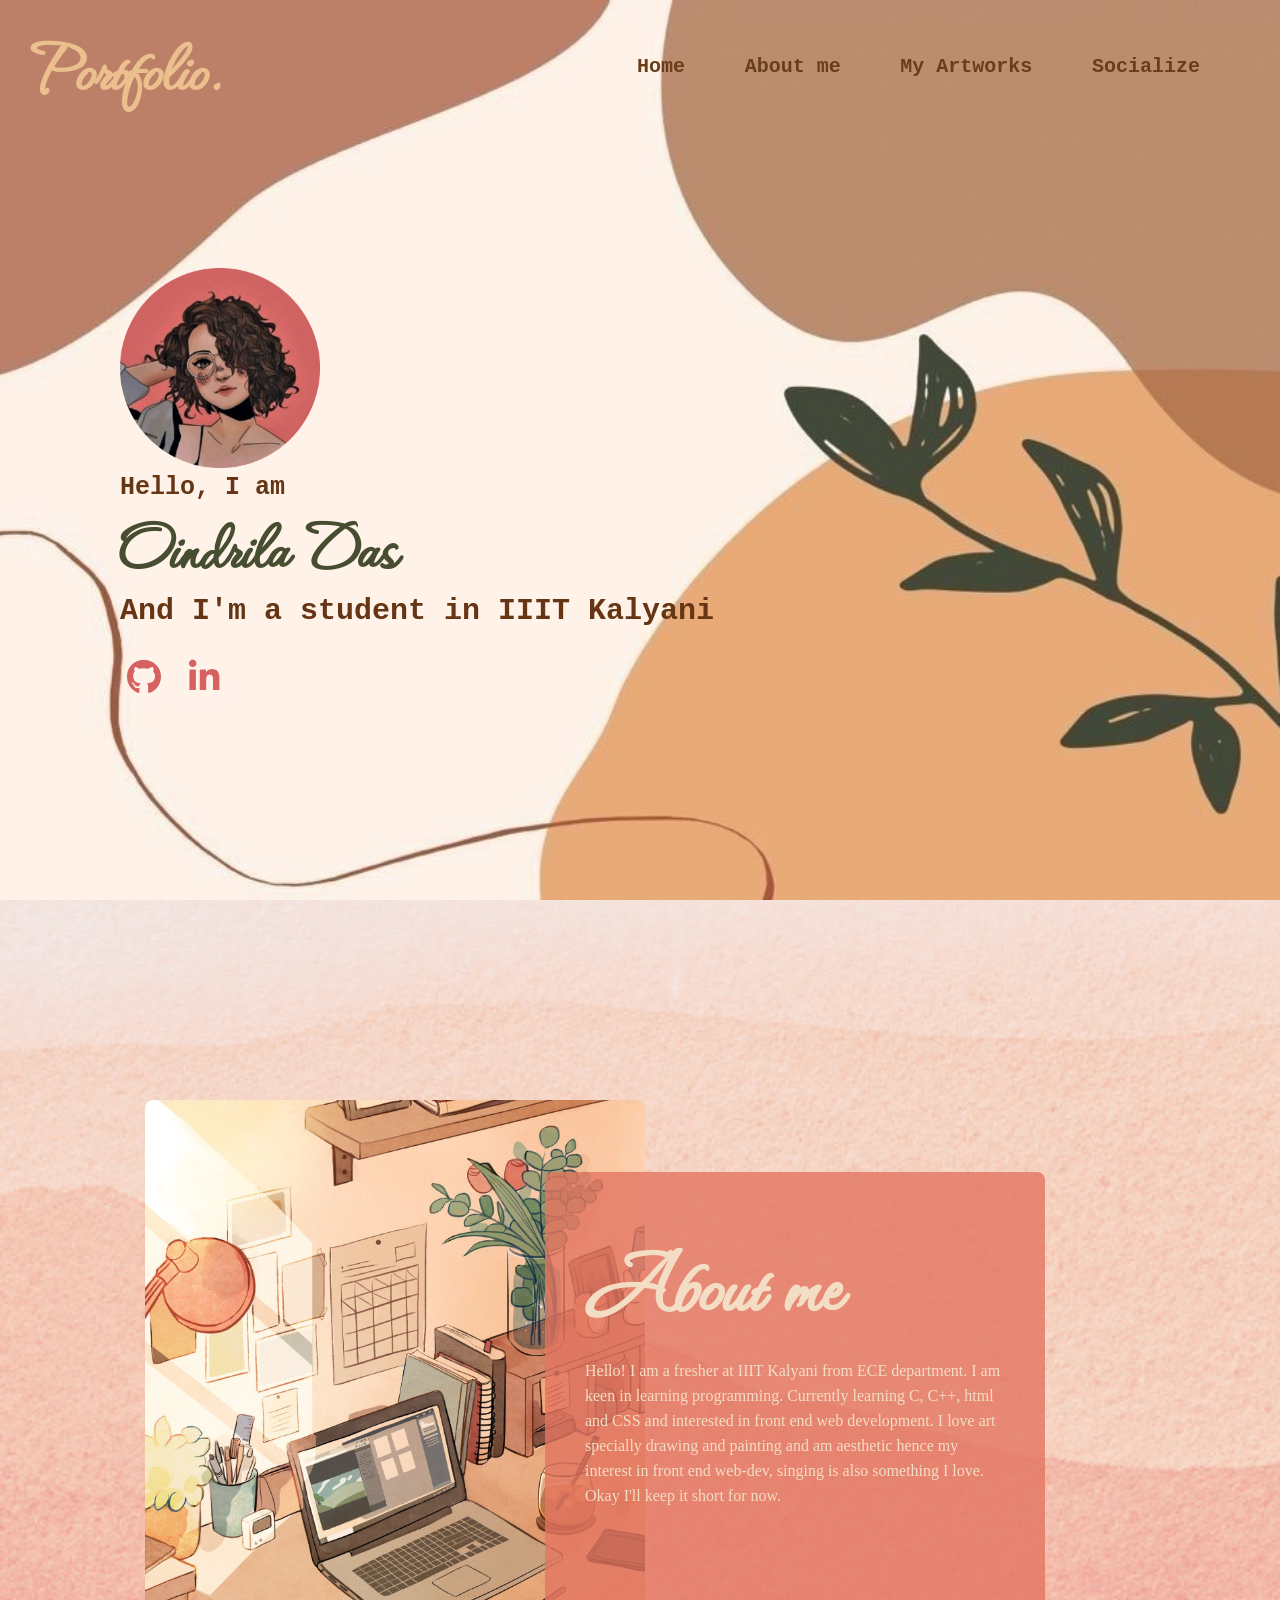
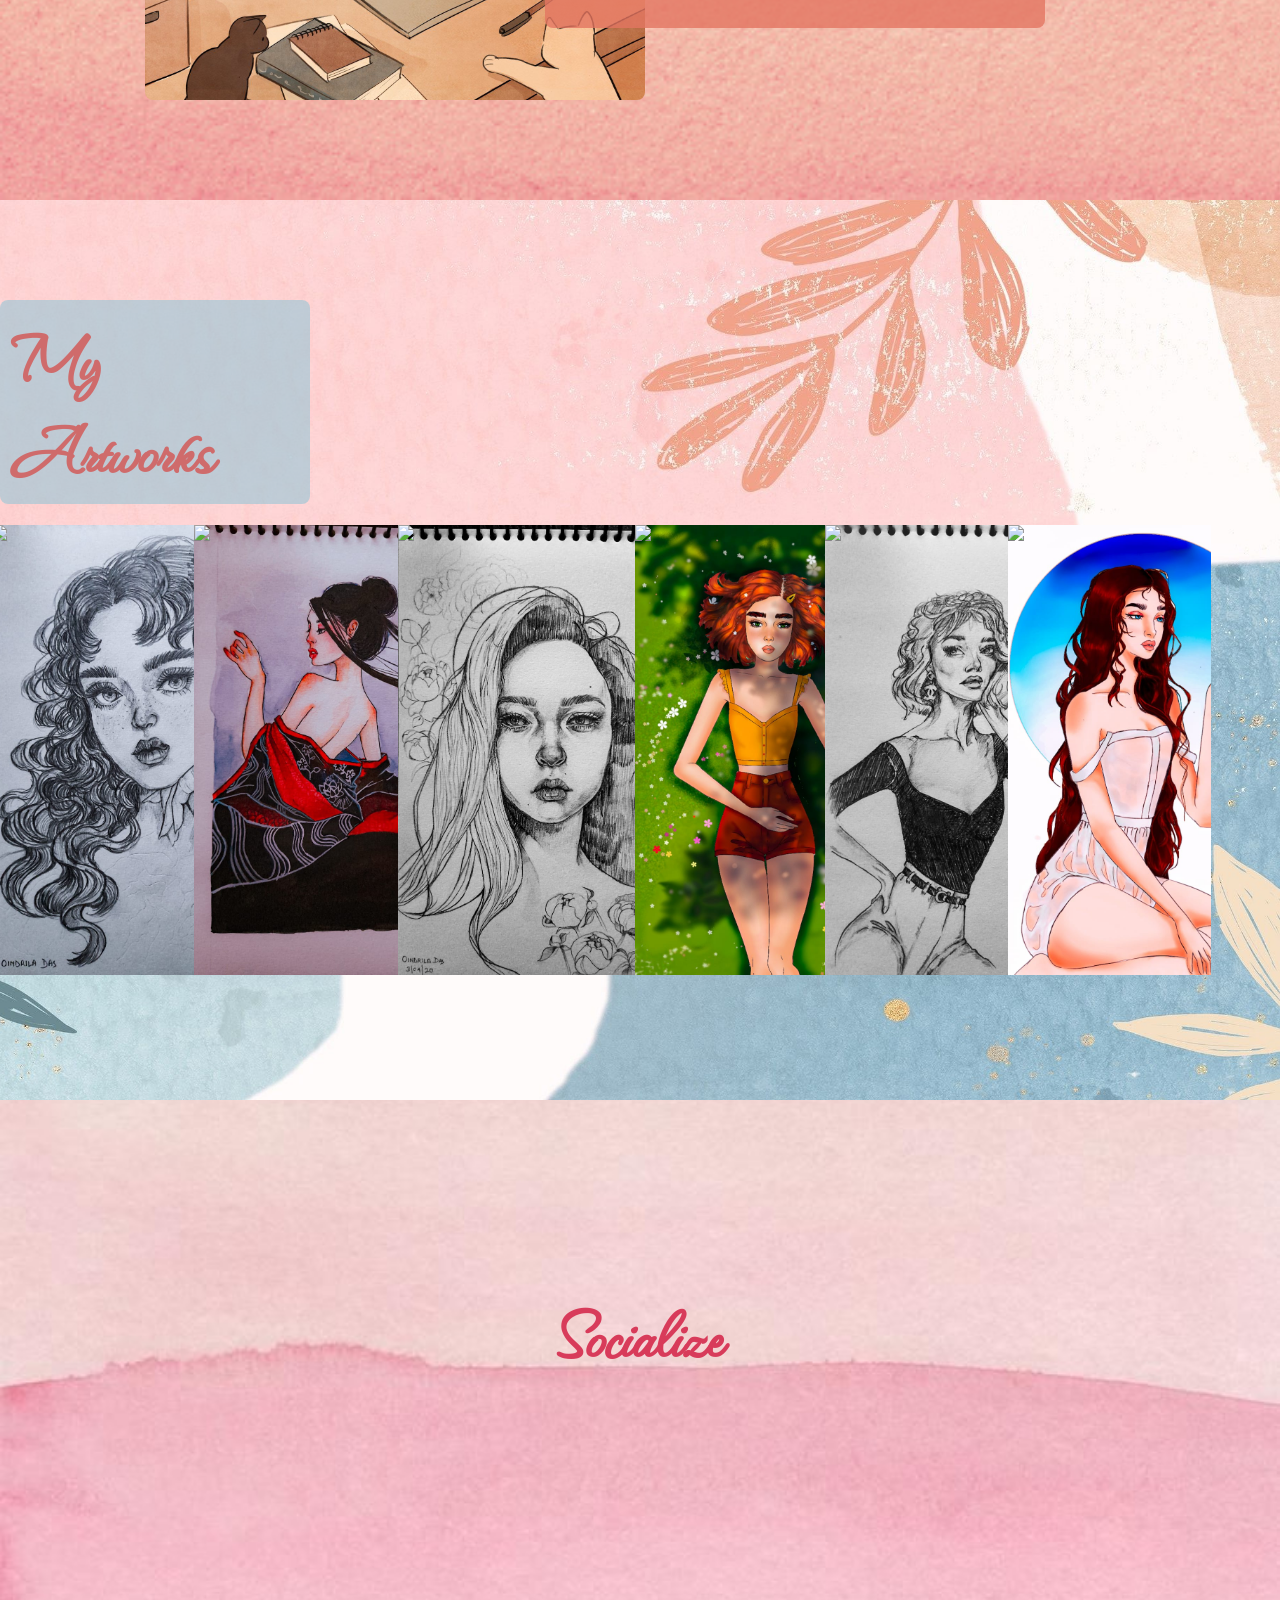
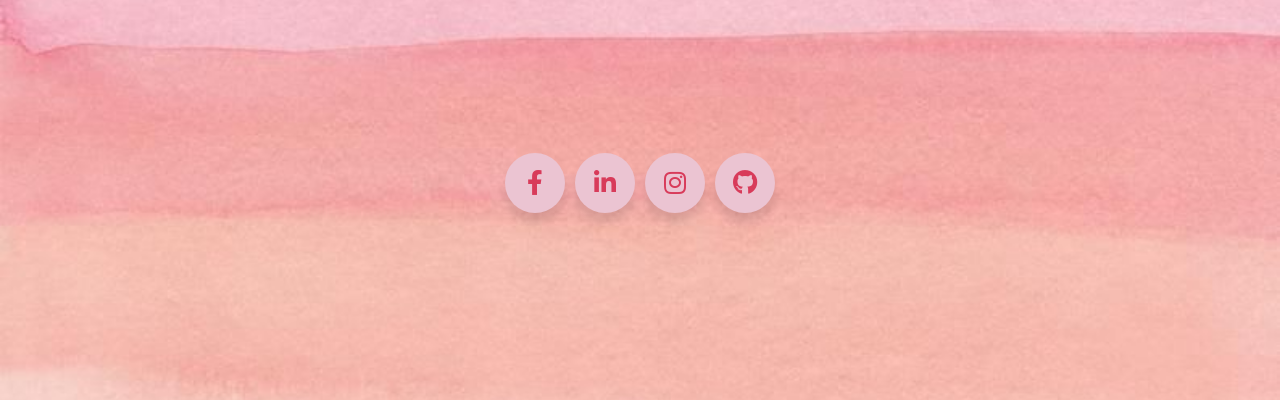
==== commit e5ee090c: "Update index.html" ====
--- a/index.html
+++ b/index.html
@@ -72,8 +72,8 @@
                         <h1>About me</h1>
                         <p>Hello!
                             I am a fresher at IIIT Kalyani from ECE department.
-                            I am keen in learning programming. And through this project I realised my interest in front end web development. Currently learning C, C++, html and CSS.
-                            I love art and am aesthetic hence my interest in front end web-dev. I'll keep it short for now.</p>
+                            I am keen in learning programming. Currently learning C, C++, html and CSS and interested in front end web development. 
+                            I love art specially drawing and painting and am aesthetic hence my interest in front end web-dev, singing is also something I love. Okay I'll keep it short for now.</p>
                     </div>
                 
                 </div>
